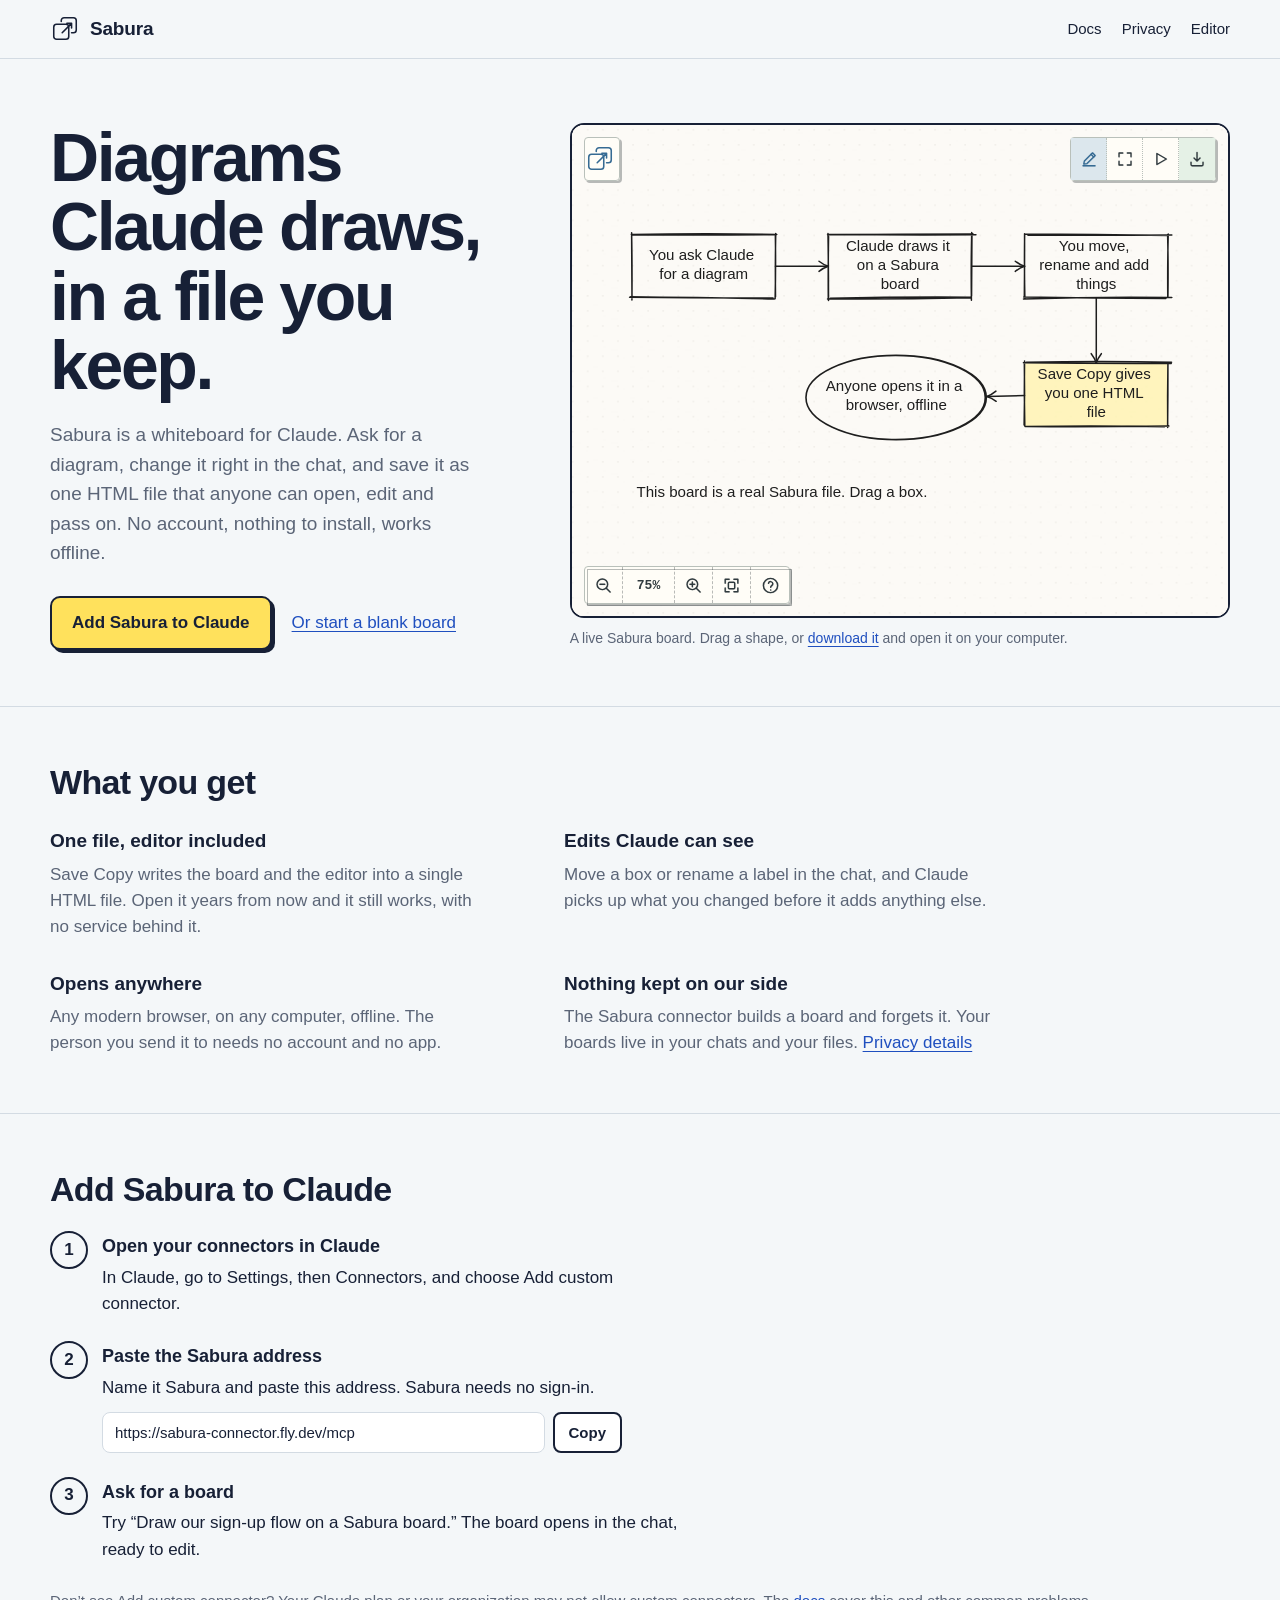
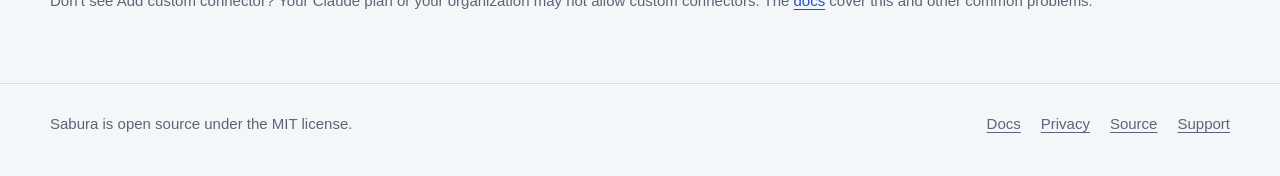
==== index.html @ 6b7a7894 "Sabura website: landing page, docs, privacy policy, live demo board Co-Authored-By: Claude Opus 5.5 " ====
<!doctype html>
<html lang="en">
<head>
  <meta charset="utf-8">
  <meta name="viewport" content="width=device-width, initial-scale=1">
  <title>Sabura: diagrams Claude draws, in a file you keep</title>
  <meta name="description" content="Sabura is a whiteboard for Claude. Ask for a diagram, edit it in the chat, and save it as one HTML file anyone can open, change and share. No account, works offline.">
  <link rel="icon" href="assets/favicon.svg" type="image/svg+xml">
  <link rel="stylesheet" href="assets/site.css">
</head>
<body>
  <header class="site-header">
    <div class="wrap">
      <a class="brand" href="./" aria-label="Sabura home">
        <svg viewBox="0 0 1024 1024" aria-hidden="true"><g transform="scale(32)" fill="none" stroke="currentColor" stroke-width="1.65" stroke-linecap="round" stroke-linejoin="round"><rect x="4" y="11" width="16" height="16" rx="3"/><path d="M12 8V7a3 3 0 0 1 3-3h10a3 3 0 0 1 3 3v10a3 3 0 0 1-3 3h-2"/><path d="m13 20 10-10m-5 0h5v5"/></g></svg>
        Sabura
      </a>
      <nav class="site-nav" aria-label="Main">
        <a href="docs/">Docs</a>
        <a href="privacy/">Privacy</a>
        <a href="https://kasfreedom.github.io/sabura-editor/">Editor</a>
      </nav>
    </div>
  </header>

  <main>
    <section class="wrap hero" aria-labelledby="hero-title">
      <div>
        <h1 id="hero-title">Diagrams Claude draws, in a file you keep.</h1>
        <p class="lede">Sabura is a whiteboard for Claude. Ask for a diagram, change it right in the chat, and save it as one HTML file that anyone can open, edit and pass on. No account, nothing to install, works offline.</p>
        <div class="actions">
          <a class="button" href="#add">Add Sabura to Claude</a>
          <a href="https://kasfreedom.github.io/sabura-editor/">Or start a blank board</a>
        </div>
      </div>
      <figure class="board-frame">
        <iframe data-src="board/" title="A live Sabura board explaining how Sabura works"></iframe>
        <figcaption>A live Sabura board. Drag a shape, or <a href="board/index.html" download="how-sabura-works.html">download it</a> and open it on your computer.</figcaption>
      </figure>
    </section>

    <section class="section" aria-labelledby="what-title">
      <div class="wrap">
        <h2 id="what-title">What you get</h2>
        <dl class="facts">
          <div>
            <dt>One file, editor included</dt>
            <dd>Save Copy writes the board and the editor into a single HTML file. Open it years from now and it still works, with no service behind it.</dd>
          </div>
          <div>
            <dt>Edits Claude can see</dt>
            <dd>Move a box or rename a label in the chat, and Claude picks up what you changed before it adds anything else.</dd>
          </div>
          <div>
            <dt>Opens anywhere</dt>
            <dd>Any modern browser, on any computer, offline. The person you send it to needs no account and no app.</dd>
          </div>
          <div>
            <dt>Nothing kept on our side</dt>
            <dd>The Sabura connector builds a board and forgets it. Your boards live in your chats and your files. <a href="privacy/">Privacy details</a></dd>
          </div>
        </dl>
      </div>
    </section>

    <section class="section" id="add" aria-labelledby="add-title">
      <div class="wrap">
        <h2 id="add-title">Add Sabura to Claude</h2>
        <ol class="steps">
          <li>
            <strong>Open your connectors in Claude</strong>
            In Claude, go to Settings, then Connectors, and choose Add custom connector.
          </li>
          <li>
            <strong>Paste the Sabura address</strong>
            Name it Sabura and paste this address. Sabura needs no sign-in.
            <div class="copy-field">
              <input id="mcp-url" type="text" value="https://sabura-connector.fly.dev/mcp" readonly aria-label="Sabura connector address">
              <button type="button" data-copy="mcp-url">Copy</button>
            </div>
          </li>
          <li>
            <strong>Ask for a board</strong>
            Try “Draw our sign-up flow on a Sabura board.” The board opens in the chat, ready to edit.
          </li>
        </ol>
        <p class="note">Don’t see Add custom connector? Your Claude plan or your organization may not allow custom connectors. The <a href="docs/">docs</a> cover this and other common problems.</p>
      </div>
    </section>
  </main>

  <footer class="site-footer">
    <div class="wrap">
      <span>Sabura is open source under the MIT license.</span>
      <nav aria-label="Footer">
        <a href="docs/">Docs</a>
        <a href="privacy/">Privacy</a>
        <a href="https://github.com/kasfreedom/sabura-editor">Source</a>
        <a href="https://github.com/kasfreedom/sabura-editor/issues">Support</a>
      </nav>
    </div>
  </footer>

  <script>
    // The editor fits the board to its window once, at load. Load it after the
    // page has laid out so it measures the frame at its real size.
    requestAnimationFrame(() => requestAnimationFrame(() => {
      for (const frame of document.querySelectorAll('iframe[data-src]')) frame.src = frame.dataset.src;
    }));

    // Copy the connector address. Falls back to selecting it where the
    // clipboard is unavailable, so the visitor can copy it by hand.
    for (const button of document.querySelectorAll('[data-copy]')) {
      button.addEventListener('click', async () => {
        const field = document.getElementById(button.dataset.copy);
        try {
          await navigator.clipboard.writeText(field.value);
          button.textContent = 'Copied';
          setTimeout(() => { button.textContent = 'Copy'; }, 2000);
        } catch (_) {
          field.focus();
          field.select();
          button.textContent = 'Press ⌘C or Ctrl+C';
        }
      });
    }
  </script>
</body>
</html>
---- assets/site.css ----
/* Sabura site. System fonts only: the site loads nothing from third parties. */
:root {
  --paper: #f4f7f9;
  --ink: #172036;
  --graphite: #5b6577;
  --rule: #d3dbe3;
  --highlighter: #ffe15c;
  --surface: #ffffff;
  --link: #1f4fbf;
  --focus: #1f4fbf;
  --font: -apple-system, BlinkMacSystemFont, "Segoe UI", Roboto, "Helvetica Neue", Arial, sans-serif;
  --measure: 68ch;
  color-scheme: light;
}
@media (prefers-color-scheme: dark) {
  :root {
    --paper: #121826;
    --ink: #e8edf4;
    --graphite: #a3aec0;
    --rule: #2c3648;
    --highlighter: #ffe15c;
    --surface: #1a2233;
    --link: #8fb1ff;
    --focus: #8fb1ff;
    color-scheme: dark;
  }
}

* { box-sizing: border-box; }
html { -webkit-text-size-adjust: 100%; }
body {
  margin: 0;
  background: var(--paper);
  color: var(--ink);
  font: 17px/1.55 var(--font);
}
a { color: var(--link); text-underline-offset: 0.18em; }
a:hover { text-decoration-thickness: 2px; }
:focus-visible { outline: 3px solid var(--focus); outline-offset: 3px; border-radius: 4px; }
img, svg, iframe { max-width: 100%; }

.wrap { width: min(1180px, 100% - 32px); margin-inline: auto; }

/* Header */
.site-header { border-bottom: 1px solid var(--rule); }
.site-header .wrap { display: flex; align-items: center; justify-content: space-between; gap: 16px; padding-block: 14px; }
.brand { display: flex; align-items: center; gap: 10px; color: var(--ink); text-decoration: none; font-weight: 650; font-size: 19px; letter-spacing: -0.01em; }
.brand svg { width: 30px; height: 30px; color: var(--ink); }
.site-nav { display: flex; gap: 20px; flex-wrap: wrap; }
.site-nav a { color: var(--ink); text-decoration: none; font-size: 15px; }
.site-nav a:hover, .site-nav a[aria-current="page"] { text-decoration: underline; }

/* Hero: the copy beside a live board */
.hero { display: grid; grid-template-columns: 5fr 7fr; gap: 48px; align-items: center; padding-block: 64px 56px; }
.hero h1 {
  margin: 0 0 20px;
  font-size: clamp(40px, 5.4vw, 68px);
  line-height: 1.02;
  letter-spacing: -0.035em;
  font-weight: 750;
  max-width: 12ch;
}
.hero p.lede { margin: 0 0 28px; font-size: 19px; color: var(--graphite); max-width: 40ch; }
.actions { display: flex; flex-wrap: wrap; gap: 12px 20px; align-items: center; }
.button {
  display: inline-block;
  padding: 12px 20px;
  border-radius: 10px;
  font-weight: 650;
  text-decoration: none;
  color: #172036;
  background: var(--highlighter);
  border: 2px solid #172036;
  box-shadow: 3px 3px 0 #172036;
}
.button:hover { transform: translate(-1px, -1px); box-shadow: 4px 4px 0 #172036; }
.button:active { transform: translate(2px, 2px); box-shadow: 1px 1px 0 #172036; }

.board-frame { margin: 0; }
.board-frame iframe {
  display: block;
  width: 100%;
  aspect-ratio: 4 / 3;
  border: 2px solid var(--ink);
  border-radius: 14px;
  background: #fbfbf8;
}
.board-frame figcaption { margin-top: 10px; font-size: 14px; color: var(--graphite); }

/* Sections */
.section { padding-block: 56px; border-top: 1px solid var(--rule); }
.section h2 { margin: 0 0 24px; font-size: clamp(26px, 3vw, 34px); letter-spacing: -0.02em; line-height: 1.15; font-weight: 700; }
.facts { display: grid; grid-template-columns: repeat(2, minmax(0, 1fr)); gap: 28px 48px; margin: 0; max-width: 980px; }
.facts dt { font-weight: 700; font-size: 19px; margin-bottom: 6px; }
.facts dd { margin: 0; color: var(--graphite); max-width: 46ch; }

.steps { margin: 0; padding: 0; list-style: none; counter-reset: step; max-width: var(--measure); }
.steps li { counter-increment: step; position: relative; padding-left: 52px; margin-bottom: 26px; }
.steps li::before {
  content: counter(step);
  position: absolute; left: 0; top: -2px;
  width: 34px; height: 34px; border-radius: 50%;
  border: 2px solid var(--ink);
  display: grid; place-items: center;
  font-weight: 700;
}
.steps strong { display: block; font-size: 18px; margin-bottom: 4px; }

.copy-field { display: flex; gap: 8px; margin-top: 10px; max-width: 520px; }
.copy-field input {
  flex: 1; min-width: 0; padding: 10px 12px; border-radius: 8px;
  border: 1px solid var(--rule); background: var(--surface); color: var(--ink); font: 15px var(--font);
}
.copy-field button {
  padding: 10px 14px; border-radius: 8px; border: 2px solid var(--ink);
  background: var(--surface); color: var(--ink); font: 600 15px var(--font); cursor: pointer;
}
.note { color: var(--graphite); font-size: 15px; }

/* Reading pages (docs, privacy) */
.page { padding-block: 48px 72px; }
.page article { max-width: var(--measure); }
.page h1 { font-size: clamp(34px, 4.5vw, 48px); letter-spacing: -0.03em; line-height: 1.08; margin: 0 0 12px; }
.page h2 { font-size: 24px; letter-spacing: -0.015em; margin: 44px 0 10px; }
.page h3 { font-size: 18px; margin: 28px 0 6px; }
.page .meta { color: var(--graphite); margin: 0 0 28px; }
.page code { font-size: 0.92em; background: var(--surface); border: 1px solid var(--rule); border-radius: 5px; padding: 1px 5px; }
.page table { border-collapse: collapse; width: 100%; font-size: 15px; margin: 12px 0; }
.page th, .page td { text-align: left; vertical-align: top; padding: 8px 10px; border-bottom: 1px solid var(--rule); }
.page th { font-weight: 650; }
.toc { border-left: 3px solid var(--highlighter); padding-left: 16px; margin: 24px 0 8px; }
.toc a { display: block; padding: 2px 0; }

/* Footer */
.site-footer { border-top: 1px solid var(--rule); padding-block: 28px 40px; color: var(--graphite); font-size: 15px; }
.site-footer .wrap { display: flex; flex-wrap: wrap; gap: 12px 28px; justify-content: space-between; }
.site-footer nav { display: flex; gap: 20px; flex-wrap: wrap; }
.site-footer a { color: var(--graphite); }

@media (max-width: 860px) {
  .hero { grid-template-columns: 1fr; gap: 32px; padding-block: 40px; }
  .facts { grid-template-columns: 1fr; }
}
@media (prefers-reduced-motion: reduce) {
  .button, .button:hover, .button:active { transform: none; }
}
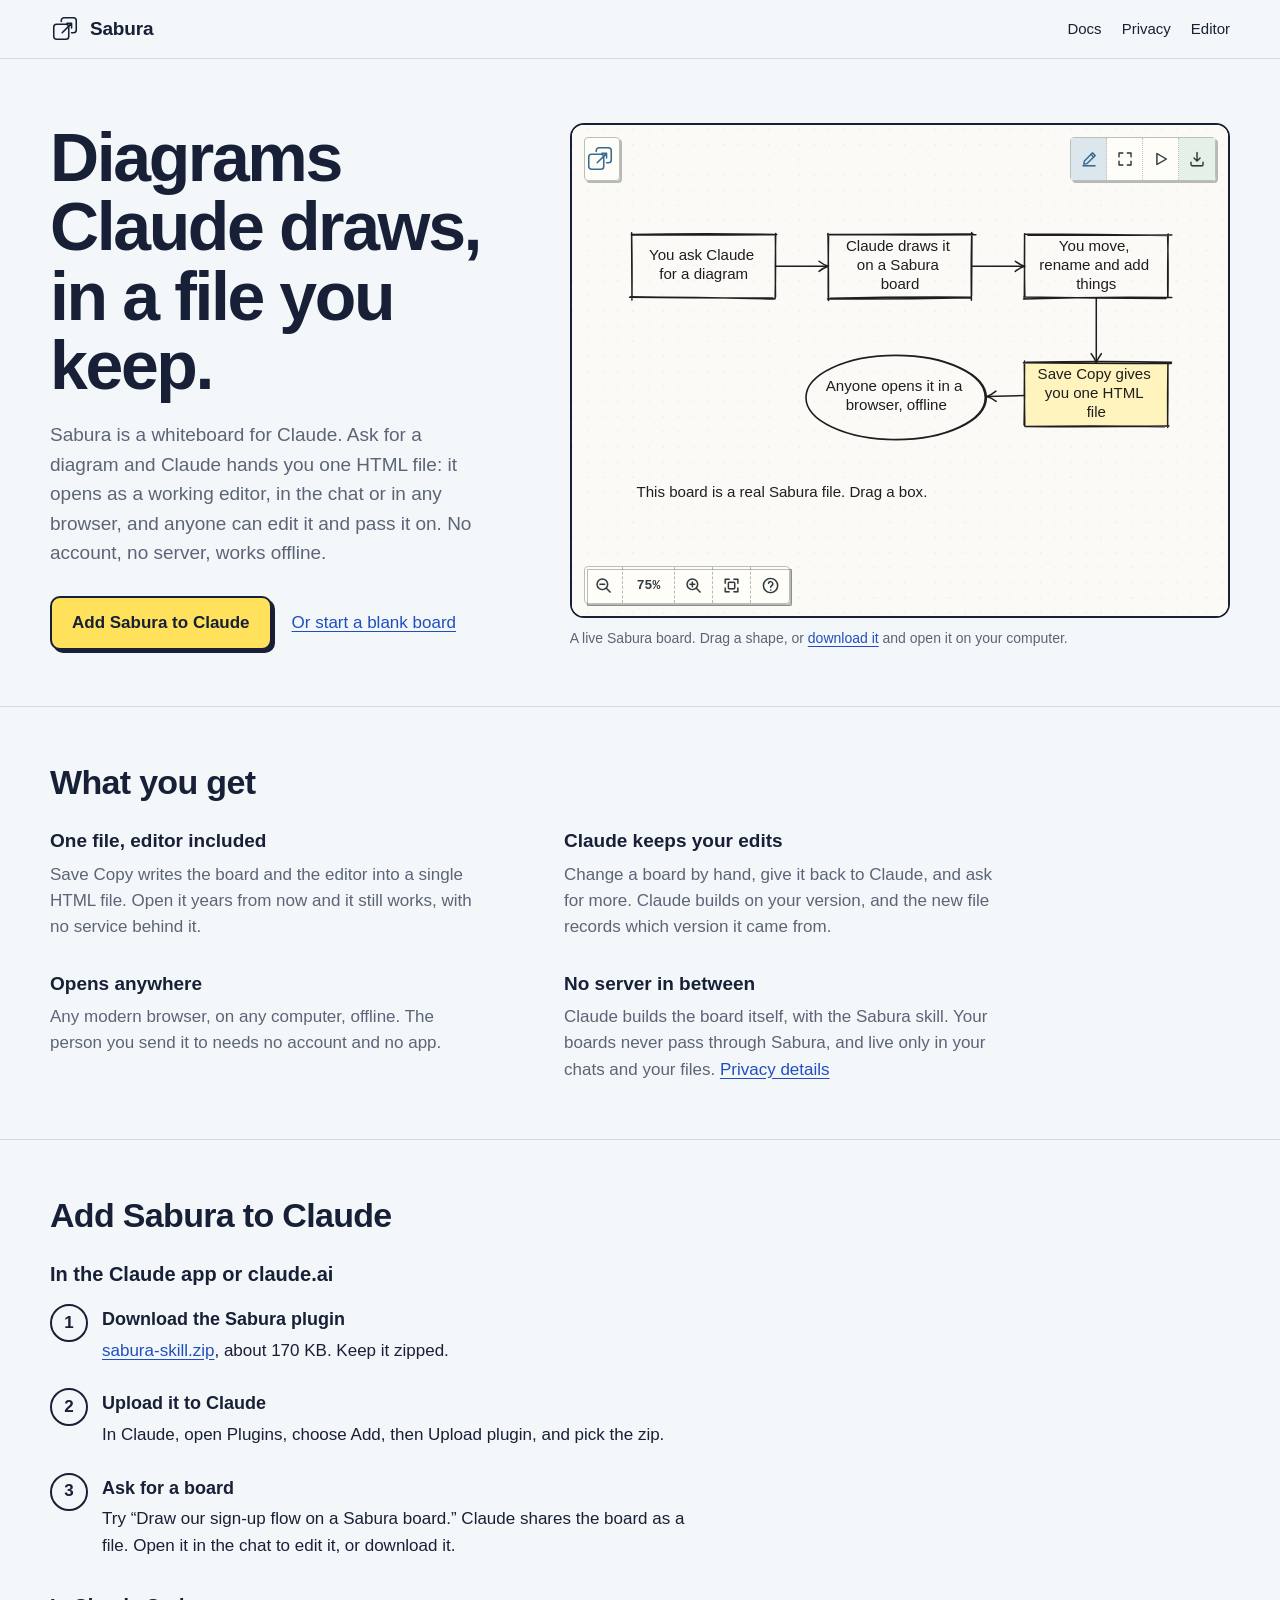
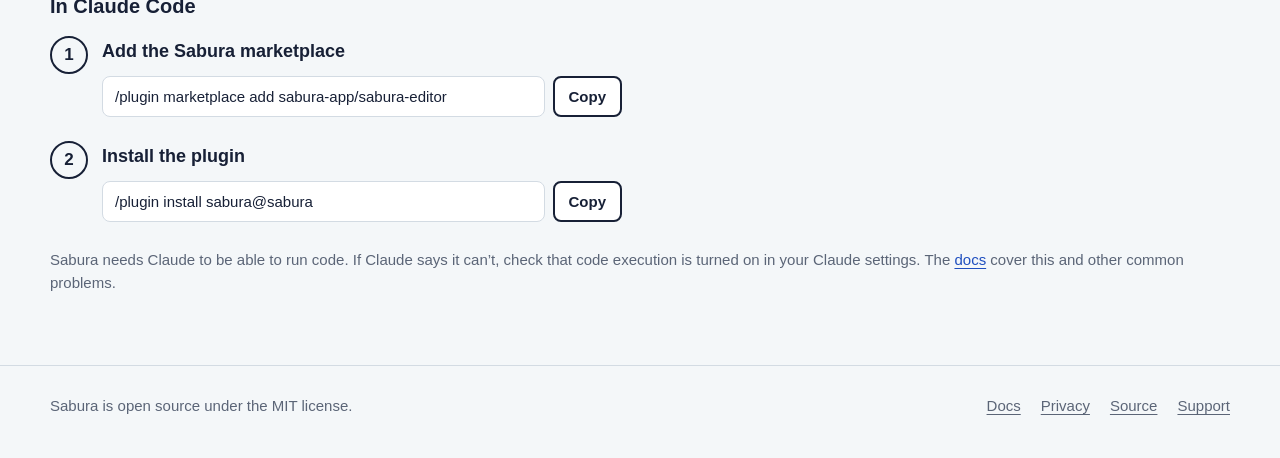
==== commit ddc7a211: "Set up Sabura as a Claude plugin; retire the connector Setup, docs and privacy now describe the Sabu" ====
--- a/index.html
+++ b/index.html
@@ -4,7 +4,7 @@
   <meta charset="utf-8">
   <meta name="viewport" content="width=device-width, initial-scale=1">
   <title>Sabura: diagrams Claude draws, in a file you keep</title>
-  <meta name="description" content="Sabura is a whiteboard for Claude. Ask for a diagram, edit it in the chat, and save it as one HTML file anyone can open, change and share. No account, works offline.">
+  <meta name="description" content="Sabura is a whiteboard for Claude. Ask for a diagram and get one HTML file anyone can open, edit and share. No account, no server, works offline.">
   <link rel="icon" href="assets/favicon.svg" type="image/svg+xml">
   <link rel="stylesheet" href="assets/site.css">
 </head>
@@ -18,7 +18,7 @@
       <nav class="site-nav" aria-label="Main">
         <a href="docs/">Docs</a>
         <a href="privacy/">Privacy</a>
-        <a href="https://kasfreedom.github.io/sabura-editor/">Editor</a>
+        <a href="https://sabura-app.github.io/sabura-editor/">Editor</a>
       </nav>
     </div>
   </header>
@@ -27,10 +27,10 @@
     <section class="wrap hero" aria-labelledby="hero-title">
       <div>
         <h1 id="hero-title">Diagrams Claude draws, in a file you keep.</h1>
-        <p class="lede">Sabura is a whiteboard for Claude. Ask for a diagram, change it right in the chat, and save it as one HTML file that anyone can open, edit and pass on. No account, nothing to install, works offline.</p>
+        <p class="lede">Sabura is a whiteboard for Claude. Ask for a diagram and Claude hands you one HTML file: it opens as a working editor, in the chat or in any browser, and anyone can edit it and pass it on. No account, no server, works offline.</p>
         <div class="actions">
           <a class="button" href="#add">Add Sabura to Claude</a>
-          <a href="https://kasfreedom.github.io/sabura-editor/">Or start a blank board</a>
+          <a href="https://sabura-app.github.io/sabura-editor/">Or start a blank board</a>
         </div>
       </div>
       <figure class="board-frame">
@@ -48,16 +48,16 @@
             <dd>Save Copy writes the board and the editor into a single HTML file. Open it years from now and it still works, with no service behind it.</dd>
           </div>
           <div>
-            <dt>Edits Claude can see</dt>
-            <dd>Move a box or rename a label in the chat, and Claude picks up what you changed before it adds anything else.</dd>
+            <dt>Claude keeps your edits</dt>
+            <dd>Change a board by hand, give it back to Claude, and ask for more. Claude builds on your version, and the new file records which version it came from.</dd>
           </div>
           <div>
             <dt>Opens anywhere</dt>
             <dd>Any modern browser, on any computer, offline. The person you send it to needs no account and no app.</dd>
           </div>
           <div>
-            <dt>Nothing kept on our side</dt>
-            <dd>The Sabura connector builds a board and forgets it. Your boards live in your chats and your files. <a href="privacy/">Privacy details</a></dd>
+            <dt>No server in between</dt>
+            <dd>Claude builds the board itself, with the Sabura skill. Your boards never pass through Sabura, and live only in your chats and your files. <a href="privacy/">Privacy details</a></dd>
           </div>
         </dl>
       </div>
@@ -66,25 +66,40 @@
     <section class="section" id="add" aria-labelledby="add-title">
       <div class="wrap">
         <h2 id="add-title">Add Sabura to Claude</h2>
+        <h3>In the Claude app or claude.ai</h3>
         <ol class="steps">
           <li>
-            <strong>Open your connectors in Claude</strong>
-            In Claude, go to Settings, then Connectors, and choose Add custom connector.
+            <strong>Download the Sabura plugin</strong>
+            <a href="https://github.com/sabura-app/sabura-editor/releases/latest/download/sabura-skill.zip">sabura-skill.zip</a>, about 170 KB. Keep it zipped.
           </li>
           <li>
-            <strong>Paste the Sabura address</strong>
-            Name it Sabura and paste this address. Sabura needs no sign-in.
+            <strong>Upload it to Claude</strong>
+            In Claude, open Plugins, choose Add, then Upload plugin, and pick the zip.
+          </li>
+          <li>
+            <strong>Ask for a board</strong>
+            Try “Draw our sign-up flow on a Sabura board.” Claude shares the board as a file. Open it in the chat to edit it, or download it.
+          </li>
+        </ol>
+
+        <h3>In Claude Code</h3>
+        <ol class="steps">
+          <li>
+            <strong>Add the Sabura marketplace</strong>
             <div class="copy-field">
-              <input id="mcp-url" type="text" value="https://sabura-connector.fly.dev/mcp" readonly aria-label="Sabura connector address">
-              <button type="button" data-copy="mcp-url">Copy</button>
+              <input id="cmd-marketplace" type="text" value="/plugin marketplace add sabura-app/sabura-editor" readonly aria-label="Command to add the Sabura marketplace">
+              <button type="button" data-copy="cmd-marketplace">Copy</button>
             </div>
           </li>
           <li>
-            <strong>Ask for a board</strong>
-            Try “Draw our sign-up flow on a Sabura board.” The board opens in the chat, ready to edit.
+            <strong>Install the plugin</strong>
+            <div class="copy-field">
+              <input id="cmd-install" type="text" value="/plugin install sabura@sabura" readonly aria-label="Command to install the Sabura plugin">
+              <button type="button" data-copy="cmd-install">Copy</button>
+            </div>
           </li>
         </ol>
-        <p class="note">Don’t see Add custom connector? Your Claude plan or your organization may not allow custom connectors. The <a href="docs/">docs</a> cover this and other common problems.</p>
+        <p class="note">Sabura needs Claude to be able to run code. If Claude says it can’t, check that code execution is turned on in your Claude settings. The <a href="docs/">docs</a> cover this and other common problems.</p>
       </div>
     </section>
   </main>
@@ -95,8 +110,8 @@
       <nav aria-label="Footer">
         <a href="docs/">Docs</a>
         <a href="privacy/">Privacy</a>
-        <a href="https://github.com/kasfreedom/sabura-editor">Source</a>
-        <a href="https://github.com/kasfreedom/sabura-editor/issues">Support</a>
+        <a href="https://github.com/sabura-app/sabura-editor">Source</a>
+        <a href="https://github.com/sabura-app/sabura-editor/issues">Support</a>
       </nav>
     </div>
   </footer>
@@ -108,7 +123,7 @@
       for (const frame of document.querySelectorAll('iframe[data-src]')) frame.src = frame.dataset.src;
     }));
 
-    // Copy the connector address. Falls back to selecting it where the
+    // Copy a setup command. Falls back to selecting it where the
     // clipboard is unavailable, so the visitor can copy it by hand.
     for (const button of document.querySelectorAll('[data-copy]')) {
       button.addEventListener('click', async () => {
--- a/assets/site.css
+++ b/assets/site.css
@@ -115,6 +115,8 @@
   padding: 10px 14px; border-radius: 8px; border: 2px solid var(--ink);
   background: var(--surface); color: var(--ink); font: 600 15px var(--font); cursor: pointer;
 }
+.section h3 { margin: 32px 0 16px; font-size: 20px; }
+.section h3:first-of-type { margin-top: 0; }
 .note { color: var(--graphite); font-size: 15px; }
 
 /* Reading pages (docs, privacy) */
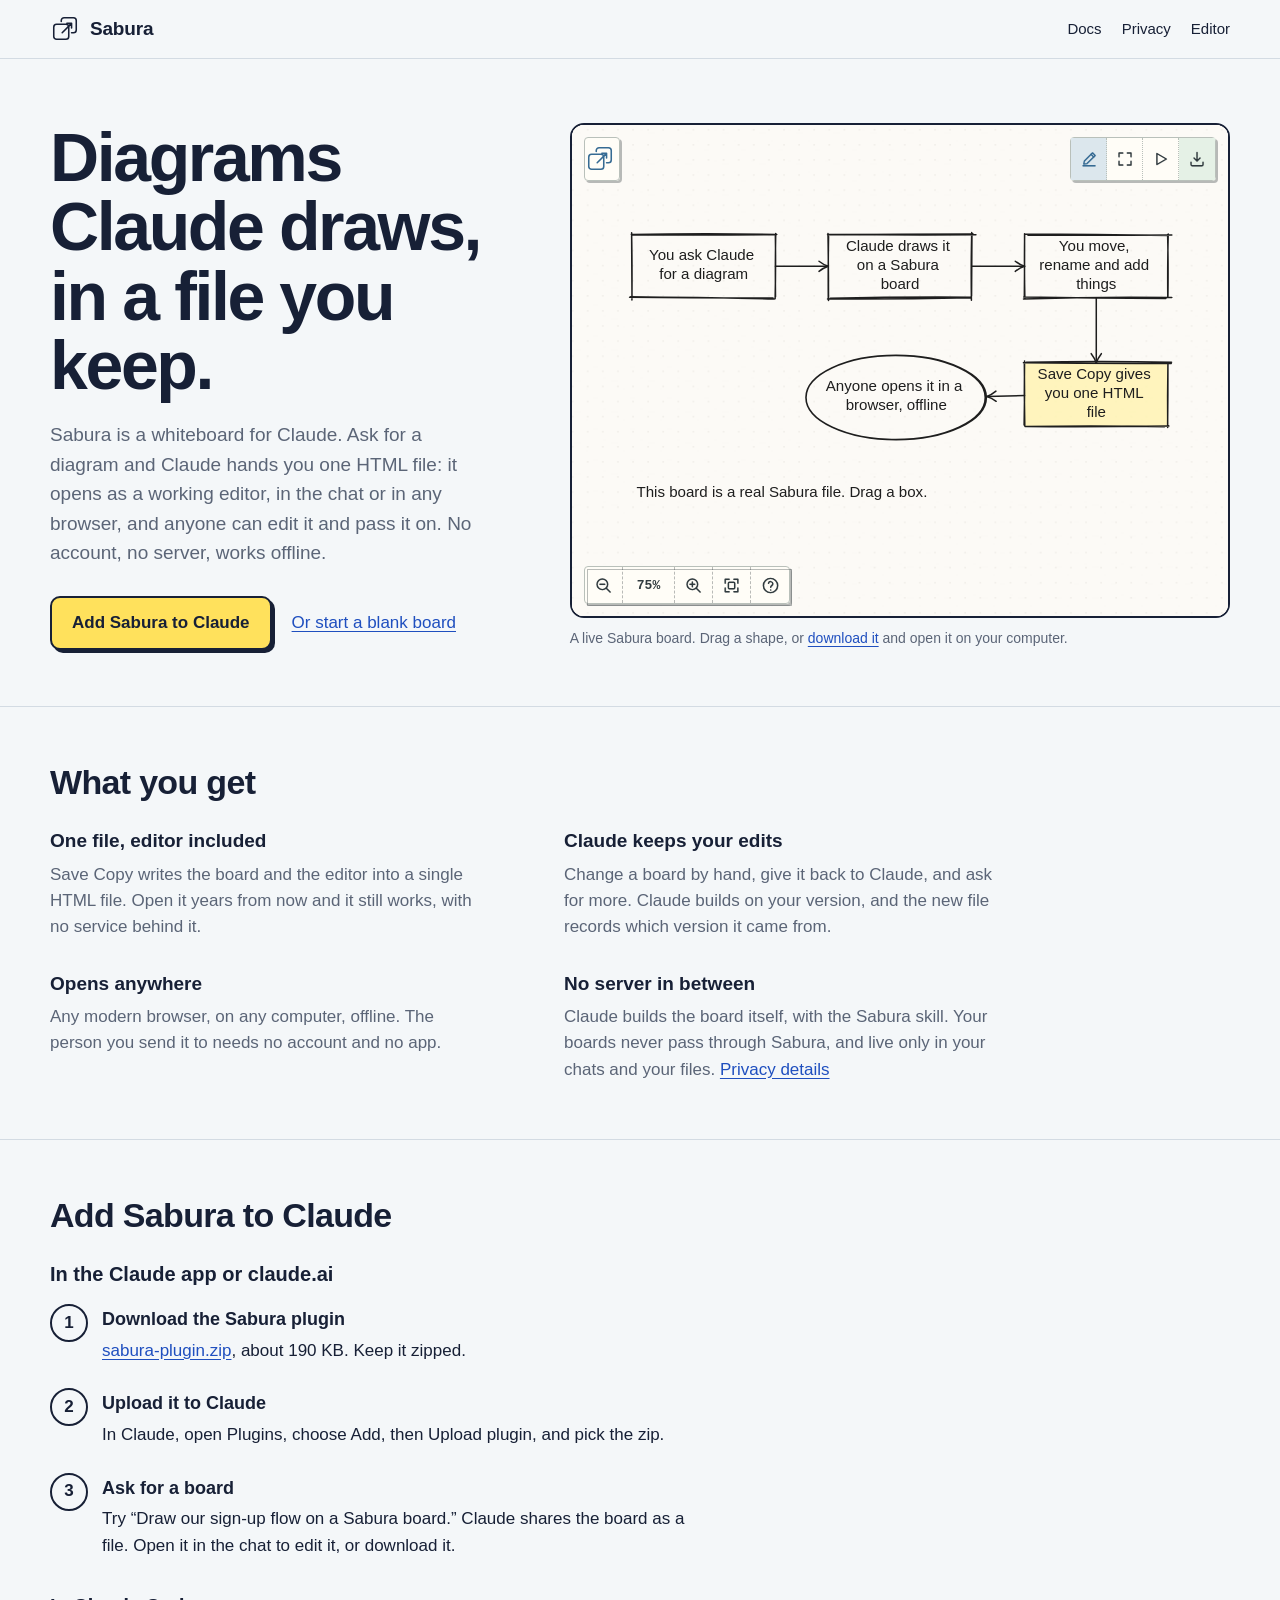
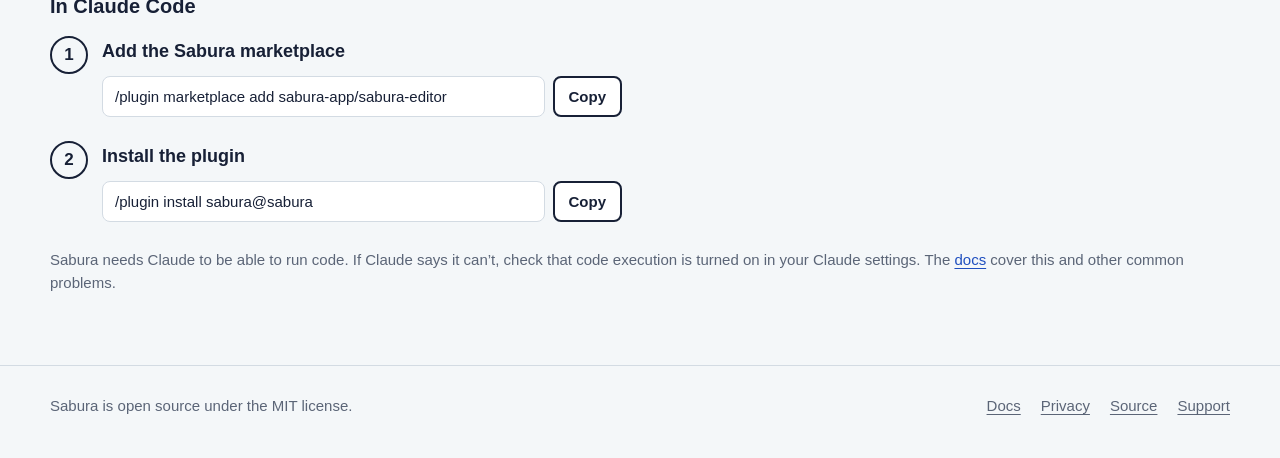
==== commit 13981675: "Link the full Sabura plugin zip Co-Authored-By: Claude Opus 5.5 <noreply@anthropic.com>" ====
--- a/index.html
+++ b/index.html
@@ -70,7 +70,7 @@
         <ol class="steps">
           <li>
             <strong>Download the Sabura plugin</strong>
-            <a href="https://github.com/sabura-app/sabura-editor/releases/latest/download/sabura-skill.zip">sabura-skill.zip</a>, about 170 KB. Keep it zipped.
+            <a href="https://github.com/sabura-app/sabura-editor/releases/latest/download/sabura-plugin.zip">sabura-plugin.zip</a>, about 190 KB. Keep it zipped.
           </li>
           <li>
             <strong>Upload it to Claude</strong>
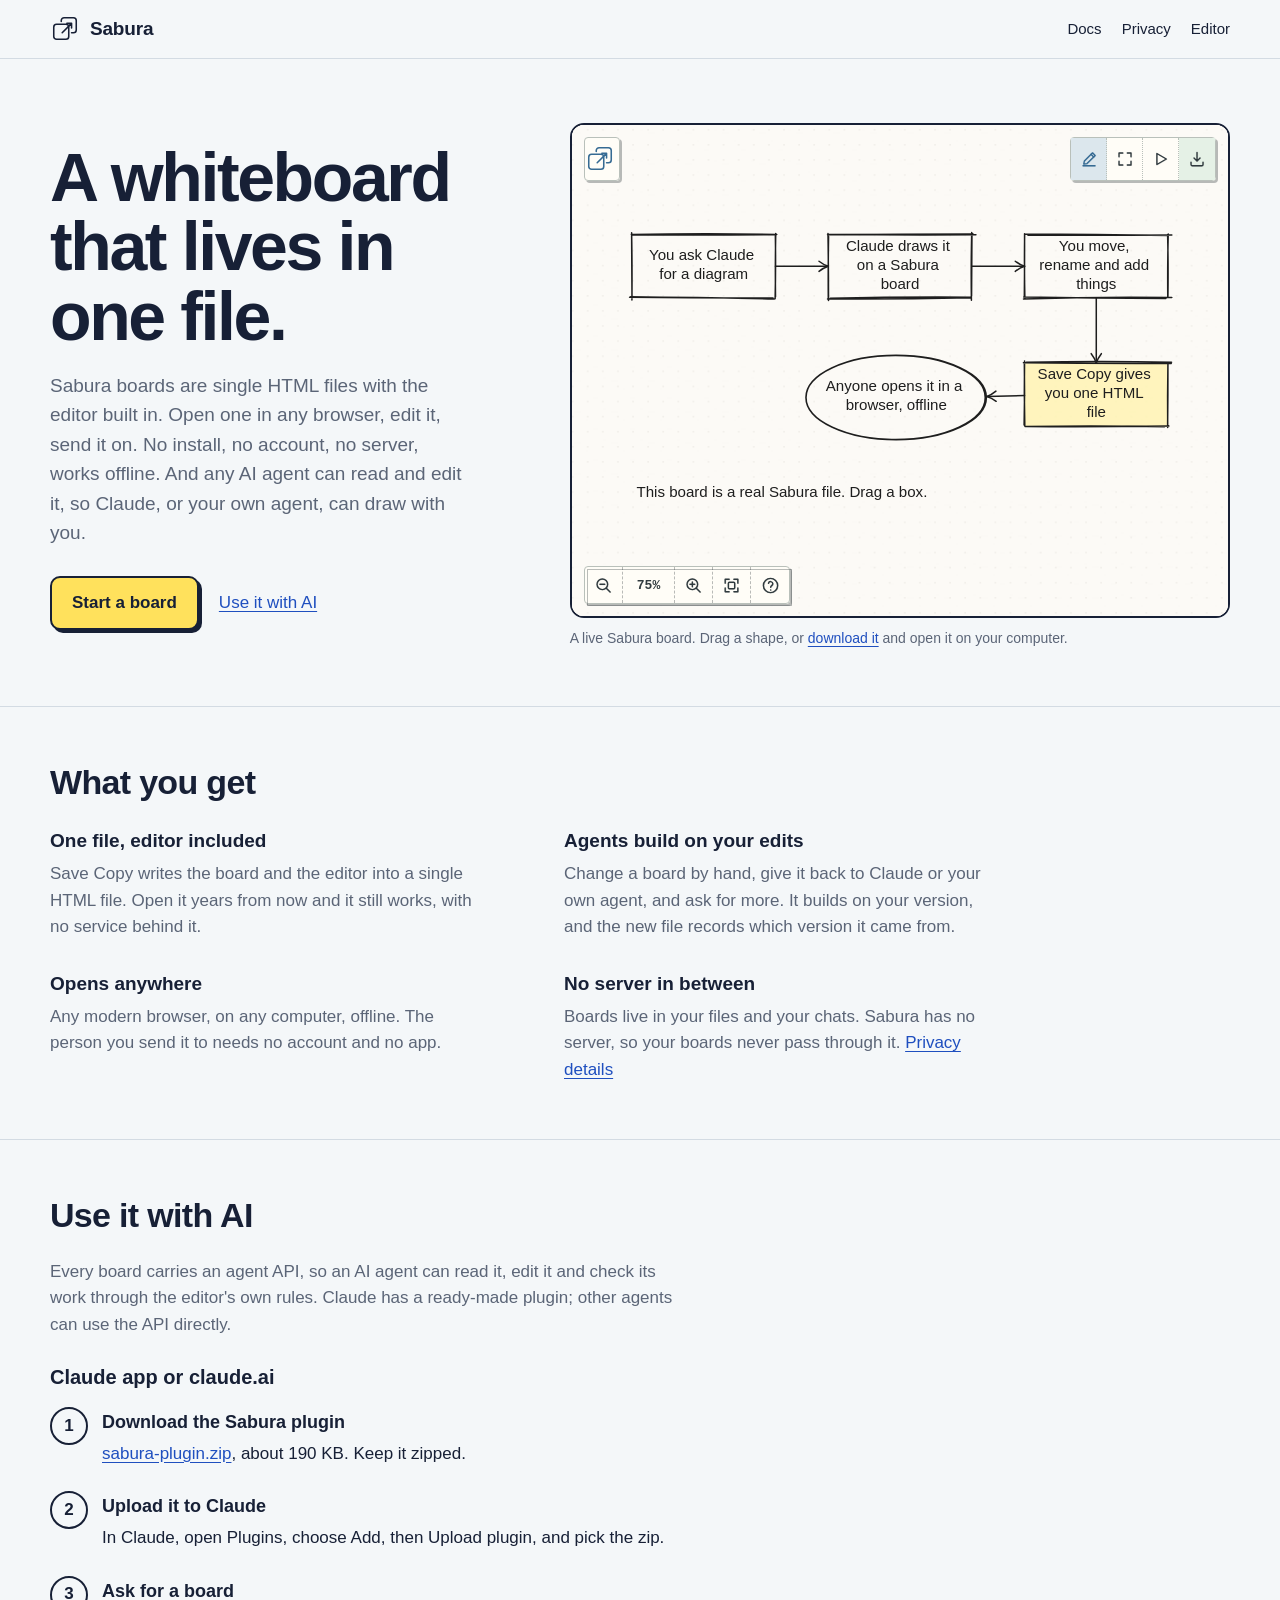
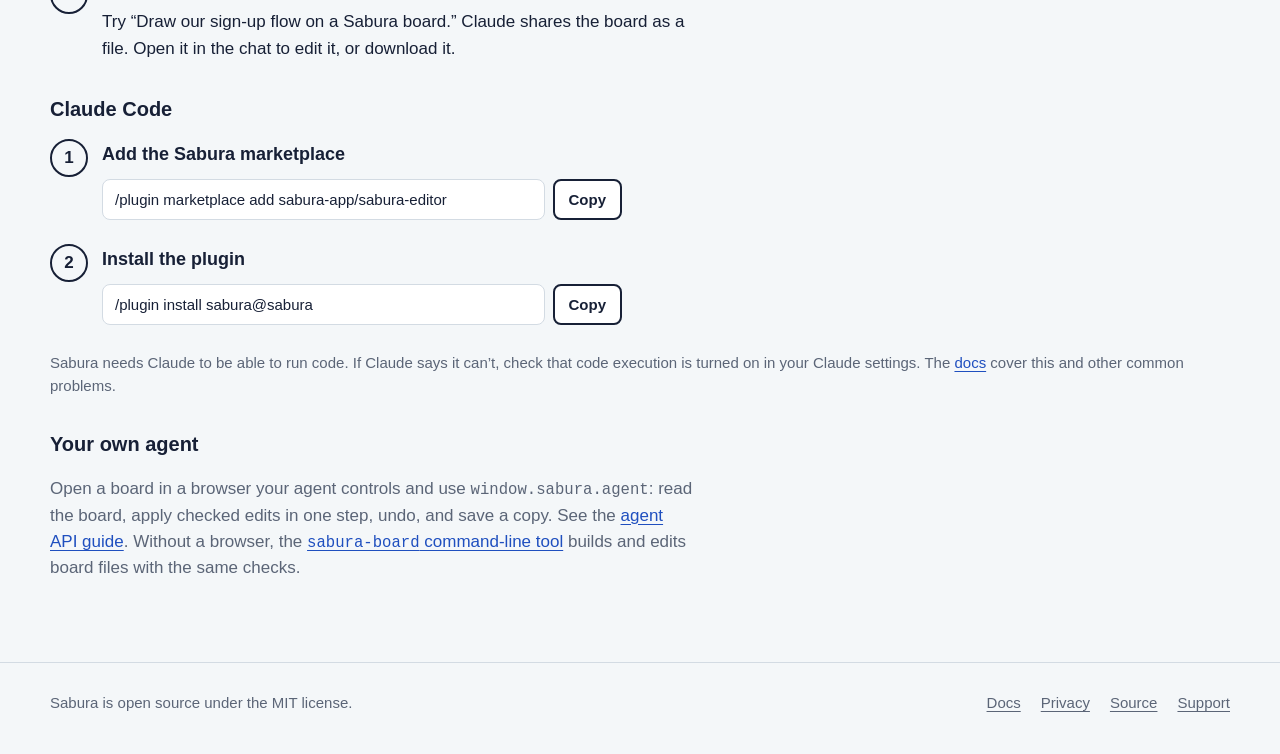
==== commit 88fae4dc: "Position Sabura as a one-file whiteboard; AI is one way to use it Hero: "A whiteboard that lives in " ====
--- a/index.html
+++ b/index.html
@@ -3,8 +3,8 @@
 <head>
   <meta charset="utf-8">
   <meta name="viewport" content="width=device-width, initial-scale=1">
-  <title>Sabura: diagrams Claude draws, in a file you keep</title>
-  <meta name="description" content="Sabura is a whiteboard for Claude. Ask for a diagram and get one HTML file anyone can open, edit and share. No account, no server, works offline.">
+  <title>Sabura: a whiteboard that lives in one file</title>
+  <meta name="description" content="Sabura boards are single HTML files with the editor built in. Open one in any browser, edit it, send it on. No install, no account, no server, works offline, and any AI agent can read and edit it.">
   <link rel="icon" href="assets/favicon.svg" type="image/svg+xml">
   <link rel="stylesheet" href="assets/site.css">
 </head>
@@ -26,11 +26,11 @@
   <main>
     <section class="wrap hero" aria-labelledby="hero-title">
       <div>
-        <h1 id="hero-title">Diagrams Claude draws, in a file you keep.</h1>
-        <p class="lede">Sabura is a whiteboard for Claude. Ask for a diagram and Claude hands you one HTML file: it opens as a working editor, in the chat or in any browser, and anyone can edit it and pass it on. No account, no server, works offline.</p>
+        <h1 id="hero-title">A whiteboard that lives in one file.</h1>
+        <p class="lede">Sabura boards are single HTML files with the editor built in. Open one in any browser, edit it, send it on. No install, no account, no server, works offline. And any AI agent can read and edit it, so Claude, or your own agent, can draw with you.</p>
         <div class="actions">
-          <a class="button" href="#add">Add Sabura to Claude</a>
-          <a href="https://sabura-app.github.io/sabura-editor/">Or start a blank board</a>
+          <a class="button" href="https://sabura-app.github.io/sabura-editor/">Start a board</a>
+          <a href="#ai">Use it with AI</a>
         </div>
       </div>
       <figure class="board-frame">
@@ -48,8 +48,8 @@
             <dd>Save Copy writes the board and the editor into a single HTML file. Open it years from now and it still works, with no service behind it.</dd>
           </div>
           <div>
-            <dt>Claude keeps your edits</dt>
-            <dd>Change a board by hand, give it back to Claude, and ask for more. Claude builds on your version, and the new file records which version it came from.</dd>
+            <dt>Agents build on your edits</dt>
+            <dd>Change a board by hand, give it back to Claude or your own agent, and ask for more. It builds on your version, and the new file records which version it came from.</dd>
           </div>
           <div>
             <dt>Opens anywhere</dt>
@@ -57,16 +57,17 @@
           </div>
           <div>
             <dt>No server in between</dt>
-            <dd>Claude builds the board itself, with the Sabura skill. Your boards never pass through Sabura, and live only in your chats and your files. <a href="privacy/">Privacy details</a></dd>
+            <dd>Boards live in your files and your chats. Sabura has no server, so your boards never pass through it. <a href="privacy/">Privacy details</a></dd>
           </div>
         </dl>
       </div>
     </section>
 
-    <section class="section" id="add" aria-labelledby="add-title">
+    <section class="section" id="ai" aria-labelledby="ai-title">
       <div class="wrap">
-        <h2 id="add-title">Add Sabura to Claude</h2>
-        <h3>In the Claude app or claude.ai</h3>
+        <h2 id="ai-title">Use it with AI</h2>
+        <p class="section-intro">Every board carries an agent API, so an AI agent can read it, edit it and check its work through the editor's own rules. Claude has a ready-made plugin; other agents can use the API directly.</p>
+        <h3>Claude app or claude.ai</h3>
         <ol class="steps">
           <li>
             <strong>Download the Sabura plugin</strong>
@@ -82,7 +83,7 @@
           </li>
         </ol>
 
-        <h3>In Claude Code</h3>
+        <h3>Claude Code</h3>
         <ol class="steps">
           <li>
             <strong>Add the Sabura marketplace</strong>
@@ -100,6 +101,9 @@
           </li>
         </ol>
         <p class="note">Sabura needs Claude to be able to run code. If Claude says it can’t, check that code execution is turned on in your Claude settings. The <a href="docs/">docs</a> cover this and other common problems.</p>
+
+        <h3>Your own agent</h3>
+        <p class="section-intro">Open a board in a browser your agent controls and use <code>window.sabura.agent</code>: read the board, apply checked edits in one step, undo, and save a copy. See the <a href="https://github.com/sabura-app/sabura-editor/blob/main/docs/agent-api.md">agent API guide</a>. Without a browser, the <a href="https://github.com/sabura-app/sabura-editor#use-with-claude"><code>sabura-board</code> command-line tool</a> builds and edits board files with the same checks.</p>
       </div>
     </section>
   </main>
--- a/assets/site.css
+++ b/assets/site.css
@@ -118,6 +118,8 @@
 .section h3 { margin: 32px 0 16px; font-size: 20px; }
 .section h3:first-of-type { margin-top: 0; }
 .note { color: var(--graphite); font-size: 15px; }
+.section-intro { max-width: var(--measure); margin: 0 0 24px; color: var(--graphite); }
+.section-intro code { font-size: 0.92em; }
 
 /* Reading pages (docs, privacy) */
 .page { padding-block: 48px 72px; }
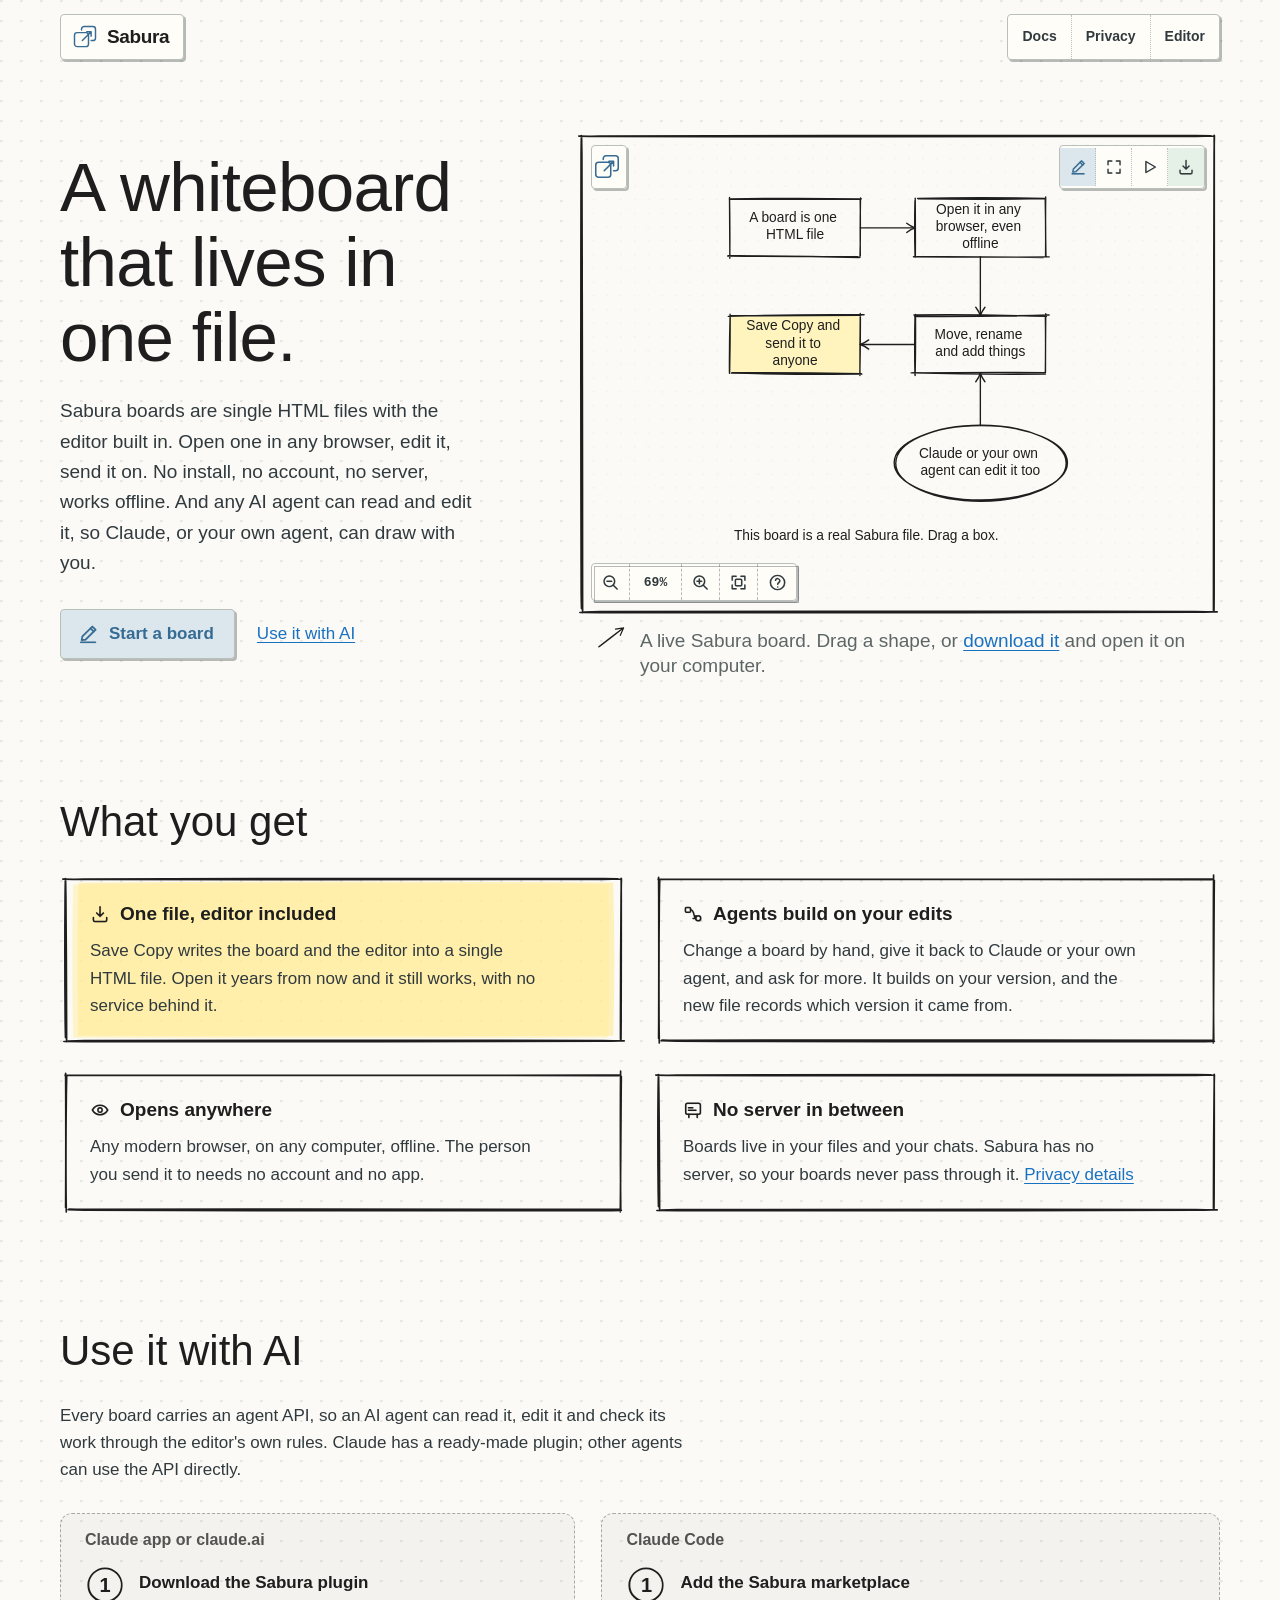
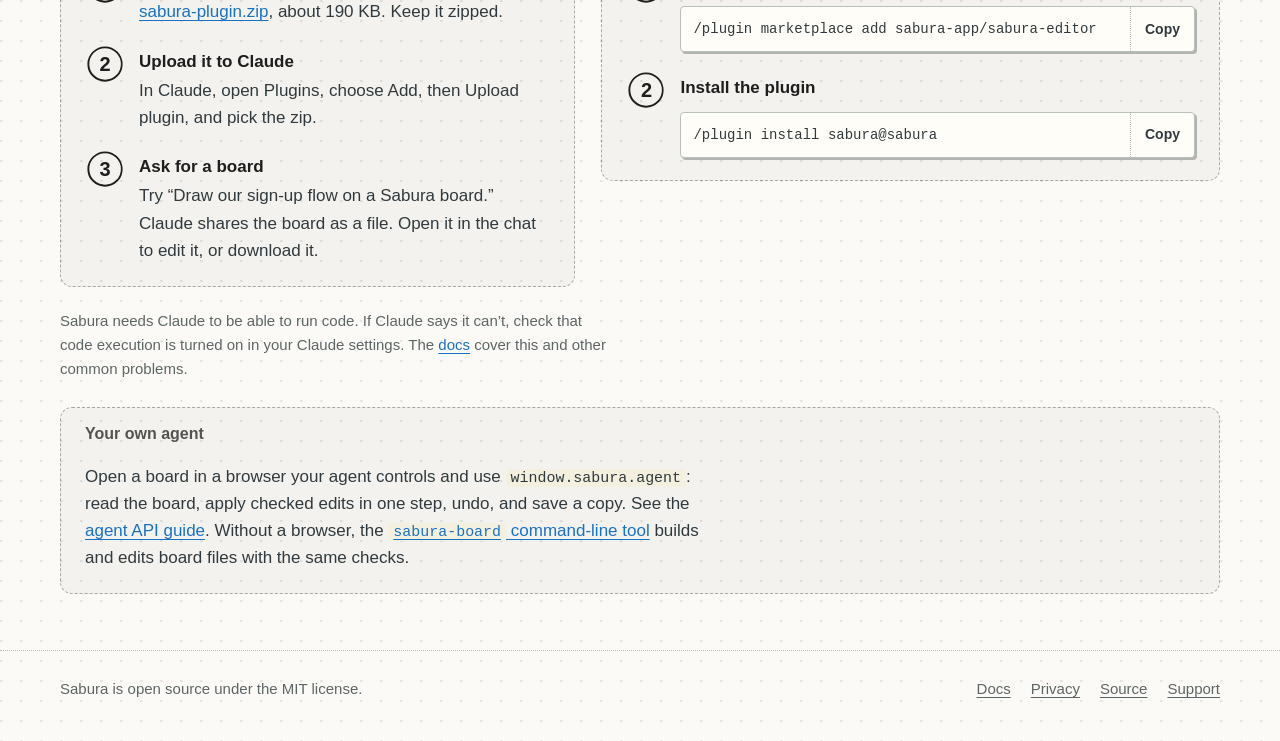
==== commit bcbaf4ec: "Restyle the site in the Sabura editor's visual language The page is a board: paper with the editor's" ====
--- a/index.html
+++ b/index.html
@@ -11,11 +11,13 @@
 <body>
   <header class="site-header">
     <div class="wrap">
-      <a class="brand" href="./" aria-label="Sabura home">
-        <svg viewBox="0 0 1024 1024" aria-hidden="true"><g transform="scale(32)" fill="none" stroke="currentColor" stroke-width="1.65" stroke-linecap="round" stroke-linejoin="round"><rect x="4" y="11" width="16" height="16" rx="3"/><path d="M12 8V7a3 3 0 0 1 3-3h10a3 3 0 0 1 3 3v10a3 3 0 0 1-3 3h-2"/><path d="m13 20 10-10m-5 0h5v5"/></g></svg>
-        Sabura
-      </a>
-      <nav class="site-nav" aria-label="Main">
+      <div class="rail">
+        <a class="brand" href="./" aria-label="Sabura home">
+          <svg viewBox="0 0 1024 1024" aria-hidden="true"><g transform="scale(32)" fill="none" stroke="currentColor" stroke-width="1.65" stroke-linecap="round" stroke-linejoin="round"><rect x="4" y="11" width="16" height="16" rx="3"/><path d="M12 8V7a3 3 0 0 1 3-3h10a3 3 0 0 1 3 3v10a3 3 0 0 1-3 3h-2"/><path d="m13 20 10-10m-5 0h5v5"/></g></svg>
+          Sabura
+        </a>
+      </div>
+      <nav class="rail" aria-label="Main">
         <a href="docs/">Docs</a>
         <a href="privacy/">Privacy</a>
         <a href="https://sabura-app.github.io/sabura-editor/">Editor</a>
@@ -29,12 +31,14 @@
         <h1 id="hero-title">A whiteboard that lives in one file.</h1>
         <p class="lede">Sabura boards are single HTML files with the editor built in. Open one in any browser, edit it, send it on. No install, no account, no server, works offline. And any AI agent can read and edit it, so Claude, or your own agent, can draw with you.</p>
         <div class="actions">
-          <a class="button" href="https://sabura-app.github.io/sabura-editor/">Start a board</a>
+          <a class="button" href="https://sabura-app.github.io/sabura-editor/"><svg class="icon" viewBox="0 0 24 24" aria-hidden="true" fill="none" stroke="currentColor" stroke-width="1.8" stroke-linecap="round" stroke-linejoin="round"><path d="m5 18.7.8-4.1L16.7 3.8l3.5 3.5L9.3 18.1 5 18.7Z"/><path d="m14.7 5.8 3.5 3.5M4 21h16"/><g opacity=".22" transform="translate(.55 .35)"><path d="m5 18.7.8-4.1L16.7 3.8l3.5 3.5L9.3 18.1 5 18.7Z"/><path d="m14.7 5.8 3.5 3.5M4 21h16"/></g></svg>Start a board</a>
           <a href="#ai">Use it with AI</a>
         </div>
       </div>
       <figure class="board-frame">
-        <iframe data-src="board/" title="A live Sabura board explaining how Sabura works"></iframe>
+        <div class="sketch">
+          <iframe data-src="board/" title="A live Sabura board explaining how Sabura works"></iframe>
+        </div>
         <figcaption>A live Sabura board. Drag a shape, or <a href="board/index.html" download="how-sabura-works.html">download it</a> and open it on your computer.</figcaption>
       </figure>
     </section>
@@ -43,20 +47,20 @@
       <div class="wrap">
         <h2 id="what-title">What you get</h2>
         <dl class="facts">
-          <div>
-            <dt>One file, editor included</dt>
+          <div class="sketch wash">
+            <dt><svg class="icon" viewBox="0 0 24 24" aria-hidden="true" fill="none" stroke="currentColor" stroke-width="1.8" stroke-linecap="round" stroke-linejoin="round"><path d="M12 3.2v11.3m-4-3.8 4 4.1 4-4.1"/><path d="M4 16.1v3.2c0 .9.8 1.7 1.8 1.7h12.4c1 0 1.8-.8 1.8-1.7v-3.2"/><g opacity=".22" transform="translate(.55 .35)"><path d="M12 3.2v11.3m-4-3.8 4 4.1 4-4.1"/><path d="M4 16.1v3.2c0 .9.8 1.7 1.8 1.7h12.4c1 0 1.8-.8 1.8-1.7v-3.2"/></g></svg>One file, editor included</dt>
             <dd>Save Copy writes the board and the editor into a single HTML file. Open it years from now and it still works, with no service behind it.</dd>
           </div>
-          <div>
-            <dt>Agents build on your edits</dt>
+          <div class="sketch alt">
+            <dt><svg class="icon" viewBox="0 0 24 24" aria-hidden="true" fill="none" stroke="currentColor" stroke-width="1.8" stroke-linecap="round" stroke-linejoin="round"><rect x="2.8" y="4.2" width="6.2" height="5.6" rx="1.2"/><circle cx="18.2" cy="17.2" r="3"/><path d="M9 7c5 0 3.7 10.2 6.2 10.2m.2-3.2-.2 3.2-3.1.2"/><g opacity=".22" transform="translate(.55 .35)"><rect x="2.8" y="4.2" width="6.2" height="5.6" rx="1.2"/><circle cx="18.2" cy="17.2" r="3"/><path d="M9 7c5 0 3.7 10.2 6.2 10.2m.2-3.2-.2 3.2-3.1.2"/></g></svg>Agents build on your edits</dt>
             <dd>Change a board by hand, give it back to Claude or your own agent, and ask for more. It builds on your version, and the new file records which version it came from.</dd>
           </div>
-          <div>
-            <dt>Opens anywhere</dt>
+          <div class="sketch alt">
+            <dt><svg class="icon" viewBox="0 0 24 24" aria-hidden="true" fill="none" stroke="currentColor" stroke-width="1.8" stroke-linecap="round" stroke-linejoin="round"><path d="M2.8 12c2.2-3.7 5.2-5.6 9.2-5.6s7 1.9 9.2 5.6c-2.2 3.7-5.2 5.6-9.2 5.6S5 15.7 2.8 12Z"/><ellipse cx="12" cy="12" rx="2.55" ry="2.7"/><g opacity=".22" transform="translate(.55 .35)"><path d="M2.8 12c2.2-3.7 5.2-5.6 9.2-5.6s7 1.9 9.2 5.6c-2.2 3.7-5.2 5.6-9.2 5.6S5 15.7 2.8 12Z"/><ellipse cx="12" cy="12" rx="2.55" ry="2.7"/></g></svg>Opens anywhere</dt>
             <dd>Any modern browser, on any computer, offline. The person you send it to needs no account and no app.</dd>
           </div>
-          <div>
-            <dt>No server in between</dt>
+          <div class="sketch">
+            <dt><svg class="icon" viewBox="0 0 24 24" aria-hidden="true" fill="none" stroke="currentColor" stroke-width="1.8" stroke-linecap="round" stroke-linejoin="round"><rect x="3.2" y="4" width="17.6" height="13.2" rx="2.1"/><path d="M7 21v-3.8M17 21v-3.8M6.5 9.2h5.2m-5.2 3.2h9"/><g opacity=".22" transform="translate(.55 .35)"><rect x="3.2" y="4" width="17.6" height="13.2" rx="2.1"/><path d="M7 21v-3.8M17 21v-3.8M6.5 9.2h5.2m-5.2 3.2h9"/></g></svg>No server in between</dt>
             <dd>Boards live in your files and your chats. Sabura has no server, so your boards never pass through it. <a href="privacy/">Privacy details</a></dd>
           </div>
         </dl>
@@ -67,43 +71,50 @@
       <div class="wrap">
         <h2 id="ai-title">Use it with AI</h2>
         <p class="section-intro">Every board carries an agent API, so an AI agent can read it, edit it and check its work through the editor's own rules. Claude has a ready-made plugin; other agents can use the API directly.</p>
-        <h3>Claude app or claude.ai</h3>
-        <ol class="steps">
-          <li>
-            <strong>Download the Sabura plugin</strong>
-            <a href="https://github.com/sabura-app/sabura-editor/releases/latest/download/sabura-plugin.zip">sabura-plugin.zip</a>, about 190 KB. Keep it zipped.
-          </li>
-          <li>
-            <strong>Upload it to Claude</strong>
-            In Claude, open Plugins, choose Add, then Upload plugin, and pick the zip.
-          </li>
-          <li>
-            <strong>Ask for a board</strong>
-            Try “Draw our sign-up flow on a Sabura board.” Claude shares the board as a file. Open it in the chat to edit it, or download it.
-          </li>
-        </ol>
-
-        <h3>Claude Code</h3>
-        <ol class="steps">
-          <li>
-            <strong>Add the Sabura marketplace</strong>
-            <div class="copy-field">
-              <input id="cmd-marketplace" type="text" value="/plugin marketplace add sabura-app/sabura-editor" readonly aria-label="Command to add the Sabura marketplace">
-              <button type="button" data-copy="cmd-marketplace">Copy</button>
-            </div>
-          </li>
-          <li>
-            <strong>Install the plugin</strong>
-            <div class="copy-field">
-              <input id="cmd-install" type="text" value="/plugin install sabura@sabura" readonly aria-label="Command to install the Sabura plugin">
-              <button type="button" data-copy="cmd-install">Copy</button>
-            </div>
-          </li>
-        </ol>
+        <div class="frames">
+          <section class="frame" aria-labelledby="claude-app-title">
+            <h3 id="claude-app-title">Claude app or claude.ai</h3>
+            <ol class="steps">
+              <li>
+                <strong>Download the Sabura plugin</strong>
+                <a href="https://github.com/sabura-app/sabura-editor/releases/latest/download/sabura-plugin.zip">sabura-plugin.zip</a>, about 190 KB. Keep it zipped.
+              </li>
+              <li>
+                <strong>Upload it to Claude</strong>
+                In Claude, open Plugins, choose Add, then Upload plugin, and pick the zip.
+              </li>
+              <li>
+                <strong>Ask for a board</strong>
+                Try “Draw our sign-up flow on a Sabura board.” Claude shares the board as a file. Open it in the chat to edit it, or download it.
+              </li>
+            </ol>
+          </section>
+          <section class="frame" aria-labelledby="claude-code-title">
+            <h3 id="claude-code-title">Claude Code</h3>
+            <ol class="steps">
+              <li>
+                <strong>Add the Sabura marketplace</strong>
+                <div class="copy-field rail">
+                  <input id="cmd-marketplace" type="text" value="/plugin marketplace add sabura-app/sabura-editor" readonly aria-label="Command to add the Sabura marketplace">
+                  <button type="button" data-copy="cmd-marketplace">Copy</button>
+                </div>
+              </li>
+              <li>
+                <strong>Install the plugin</strong>
+                <div class="copy-field rail">
+                  <input id="cmd-install" type="text" value="/plugin install sabura@sabura" readonly aria-label="Command to install the Sabura plugin">
+                  <button type="button" data-copy="cmd-install">Copy</button>
+                </div>
+              </li>
+            </ol>
+          </section>
+        </div>
         <p class="note">Sabura needs Claude to be able to run code. If Claude says it can’t, check that code execution is turned on in your Claude settings. The <a href="docs/">docs</a> cover this and other common problems.</p>
 
-        <h3>Your own agent</h3>
-        <p class="section-intro">Open a board in a browser your agent controls and use <code>window.sabura.agent</code>: read the board, apply checked edits in one step, undo, and save a copy. See the <a href="https://github.com/sabura-app/sabura-editor/blob/main/docs/agent-api.md">agent API guide</a>. Without a browser, the <a href="https://github.com/sabura-app/sabura-editor#use-with-claude"><code>sabura-board</code> command-line tool</a> builds and edits board files with the same checks.</p>
+        <section class="frame" aria-labelledby="own-agent-title">
+          <h3 id="own-agent-title">Your own agent</h3>
+          <p>Open a board in a browser your agent controls and use <code>window.sabura.agent</code>: read the board, apply checked edits in one step, undo, and save a copy. See the <a href="https://github.com/sabura-app/sabura-editor/blob/main/docs/agent-api.md">agent API guide</a>. Without a browser, the <a href="https://github.com/sabura-app/sabura-editor#use-with-claude"><code>sabura-board</code> command-line tool</a> builds and edits board files with the same checks.</p>
+        </section>
       </div>
     </section>
   </main>
--- a/assets/site.css
+++ b/assets/site.css
@@ -1,27 +1,62 @@
-/* Sabura site. System fonts only: the site loads nothing from third parties. */
+/* Sabura site, drawn in the editor's visual language: the page is a board
+   (paper with a dot grid, night board in dark mode), controls are the
+   editor's graphite rails, and board-like content gets the rough outlines
+   the editor draws. Rough outlines and washes in assets/sketch/ are made by
+   scripts/make-sketches.mjs from the editor's own sketch generator.
+   System fonts only: the site loads nothing from third parties. */
 :root {
-  --paper: #f4f7f9;
-  --ink: #172036;
-  --graphite: #5b6577;
-  --rule: #d3dbe3;
-  --highlighter: #ffe15c;
-  --surface: #ffffff;
-  --link: #1f4fbf;
-  --focus: #1f4fbf;
-  --font: -apple-system, BlinkMacSystemFont, "Segoe UI", Roboto, "Helvetica Neue", Arial, sans-serif;
-  --measure: 68ch;
+  /* Paper board and the editor's light chrome */
+  --paper: #fcfaf6;
+  --dot: rgba(0, 0, 0, 0.08);
+  --ink: #1e1e1e;
+  --text: #303a3e;
+  --muted: #5d6666;
+  --link: #1971c2;
+  --rail: #fffdf7;
+  --rail-border: #b9c0ba;
+  --rail-shadow: rgba(52, 59, 63, 0.34);
+  --hover: #f4f0df;
+  --active: #dce7ed;
+  --accent: #366b93;
+  --frame-line: rgba(30, 30, 30, 0.35);
+  --frame-fill: rgba(30, 30, 30, 0.035);
+
+  --sk-box: url("sketch/box-light.svg");
+  --sk-box-alt: url("sketch/box-alt-light.svg");
+  --sk-ring: url("sketch/ring-light.svg");
+  --sk-arrow: url("sketch/arrow-light.svg");
+  --sk-wash-yellow: url("sketch/wash-yellow-light.svg");
+
+  /* The editor's font stacks */
+  --font-sans: -apple-system, BlinkMacSystemFont, "Segoe UI", Roboto, Helvetica, Arial, sans-serif;
+  --font-hand: "Caveat", "Comic Sans MS", "Chalkboard SE", "Segoe Print", cursive, sans-serif;
+  --font-mono: "SF Mono", Menlo, Monaco, Consolas, "Liberation Mono", monospace;
+  --measure: 66ch;
   color-scheme: light;
 }
 @media (prefers-color-scheme: dark) {
   :root {
-    --paper: #121826;
-    --ink: #e8edf4;
-    --graphite: #a3aec0;
-    --rule: #2c3648;
-    --highlighter: #ffe15c;
-    --surface: #1a2233;
-    --link: #8fb1ff;
-    --focus: #8fb1ff;
+    /* Night board and the editor's dark chrome */
+    --paper: #18181b;
+    --dot: rgba(255, 255, 255, 0.075);
+    --ink: #f4f4f5;
+    --text: #edf0f0;
+    --muted: #b6bec5;
+    --link: #7aa2f7;
+    --rail: #2b2f33;
+    --rail-border: #687078;
+    --rail-shadow: rgba(237, 240, 240, 0.22);
+    --hover: #4a4540;
+    --active: #414b70;
+    --accent: #c1c8ff;
+    --frame-line: rgba(244, 244, 245, 0.35);
+    --frame-fill: rgba(244, 244, 245, 0.035);
+
+    --sk-box: url("sketch/box-dark.svg");
+    --sk-box-alt: url("sketch/box-alt-dark.svg");
+    --sk-ring: url("sketch/ring-dark.svg");
+    --sk-arrow: url("sketch/arrow-dark.svg");
+    --sk-wash-yellow: url("sketch/wash-yellow-dark.svg");
     color-scheme: dark;
   }
 }
@@ -30,121 +65,238 @@
 html { -webkit-text-size-adjust: 100%; }
 body {
   margin: 0;
-  background: var(--paper);
-  color: var(--ink);
-  font: 17px/1.55 var(--font);
+  color: var(--text);
+  font: 17px/1.6 var(--font-sans);
+  /* The editor's 20px dot grid */
+  background-color: var(--paper);
+  background-image: radial-gradient(circle at 1.4px 1.1px, var(--dot) 1.05px, transparent 1.5px);
+  background-size: 20px 20px;
 }
 a { color: var(--link); text-underline-offset: 0.18em; }
 a:hover { text-decoration-thickness: 2px; }
-:focus-visible { outline: 3px solid var(--focus); outline-offset: 3px; border-radius: 4px; }
+:focus-visible { outline: 2px solid var(--link); outline-offset: 3px; border-radius: 3px; }
 img, svg, iframe { max-width: 100%; }
-
-.wrap { width: min(1180px, 100% - 32px); margin-inline: auto; }
-
-/* Header */
-.site-header { border-bottom: 1px solid var(--rule); }
-.site-header .wrap { display: flex; align-items: center; justify-content: space-between; gap: 16px; padding-block: 14px; }
-.brand { display: flex; align-items: center; gap: 10px; color: var(--ink); text-decoration: none; font-weight: 650; font-size: 19px; letter-spacing: -0.01em; }
-.brand svg { width: 30px; height: 30px; color: var(--ink); }
-.site-nav { display: flex; gap: 20px; flex-wrap: wrap; }
-.site-nav a { color: var(--ink); text-decoration: none; font-size: 15px; }
-.site-nav a:hover, .site-nav a[aria-current="page"] { text-decoration: underline; }
-
-/* Hero: the copy beside a live board */
-.hero { display: grid; grid-template-columns: 5fr 7fr; gap: 48px; align-items: center; padding-block: 64px 56px; }
+.icon { width: 20px; height: 20px; flex: 0 0 auto; overflow: visible; }
+
+.wrap { width: min(1160px, 100% - 32px); margin-inline: auto; }
+
+/* Hand-drawn outline: a 9-slice of a rough rectangle drawn on a layer above
+   the content, so line weight stays the same at any size and focus rings
+   on the content are never clipped. */
+.sketch { position: relative; }
+.sketch::before {
+  content: "";
+  position: absolute;
+  inset: 0;
+  border: 24px solid transparent;
+  border-image: var(--sk-box) 24 stretch;
+  pointer-events: none;
+  z-index: 1;
+}
+.sketch.alt::before { border-image-source: var(--sk-box-alt); }
+
+/* Editor rails: the framed button groups of the editor's top bar */
+.rail {
+  display: inline-flex;
+  align-items: stretch;
+  background: var(--rail);
+  border: 1px solid var(--rail-border);
+  border-radius: 4px;
+  box-shadow: 2px 2px 0 var(--rail-shadow);
+}
+.rail > a,
+.rail > button {
+  display: inline-flex;
+  align-items: center;
+  gap: 8px;
+  min-height: 44px;
+  padding: 0 14px;
+  border: 0;
+  border-right: 1px dotted var(--rail-border);
+  background: transparent;
+  color: var(--text);
+  font: 600 14px/1.1 var(--font-sans);
+  text-decoration: none;
+  cursor: pointer;
+}
+.rail > :last-child { border-right: 0; }
+.rail > a:hover,
+.rail > button:hover { background: var(--hover); }
+.rail > a[aria-current="page"] { background: var(--active); color: var(--accent); }
+.rail > a:focus-visible,
+.rail > button:focus-visible { outline: 2px solid var(--link); outline-offset: -3px; border-radius: 0; }
+
+/* Header: two rails, as the editor places its brand and actions */
+.site-header .wrap { display: flex; align-items: center; justify-content: space-between; gap: 10px; padding-block: 14px; flex-wrap: wrap; }
+.brand { font-size: 19px; letter-spacing: -0.02em; color: var(--ink); }
+.rail > a.brand { font-size: 19px; color: var(--ink); padding-left: 10px; }
+.brand svg { width: 28px; height: 28px; color: var(--accent); }
+
+/* Hero: the headline written on the board, beside a live board */
+.hero { display: grid; grid-template-columns: minmax(0, 5fr) minmax(0, 7fr); gap: 56px; align-items: center; padding-block: 56px 64px; }
 .hero h1 {
-  margin: 0 0 20px;
-  font-size: clamp(40px, 5.4vw, 68px);
-  line-height: 1.02;
-  letter-spacing: -0.035em;
-  font-weight: 750;
-  max-width: 12ch;
-}
-.hero p.lede { margin: 0 0 28px; font-size: 19px; color: var(--graphite); max-width: 40ch; }
-.actions { display: flex; flex-wrap: wrap; gap: 12px 20px; align-items: center; }
+  margin: 0 0 22px;
+  font-family: var(--font-hand);
+  font-size: clamp(44px, 5.4vw, 70px);
+  line-height: 1.08;
+  font-weight: 400;
+  letter-spacing: -0.01em;
+  color: var(--ink);
+}
+.hero .lede { margin: 0 0 30px; font-size: 19px; max-width: 40ch; }
+.actions { display: flex; flex-wrap: wrap; gap: 14px 22px; align-items: center; }
+
+/* The main action: the editor's primary rail button */
 .button {
-  display: inline-block;
-  padding: 12px 20px;
-  border-radius: 10px;
-  font-weight: 650;
+  display: inline-flex;
+  align-items: center;
+  gap: 10px;
+  min-height: 50px;
+  padding: 0 20px 0 16px;
+  background: var(--active);
+  color: var(--accent);
+  border: 1px solid var(--rail-border);
+  border-radius: 4px;
+  box-shadow: 2px 2px 0 var(--rail-shadow);
+  font: 600 17px/1 var(--font-sans);
   text-decoration: none;
-  color: #172036;
-  background: var(--highlighter);
-  border: 2px solid #172036;
-  box-shadow: 3px 3px 0 #172036;
-}
-.button:hover { transform: translate(-1px, -1px); box-shadow: 4px 4px 0 #172036; }
-.button:active { transform: translate(2px, 2px); box-shadow: 1px 1px 0 #172036; }
+}
+.button:hover { box-shadow: 3px 3px 0 var(--rail-shadow); text-decoration: none; }
+.button:active { transform: translate(1px, 1px); box-shadow: 1px 1px 0 var(--rail-shadow); }
+.button .icon { width: 22px; height: 22px; }
 
 .board-frame { margin: 0; }
+.board-frame .sketch { padding: 9px; }
 .board-frame iframe {
   display: block;
   width: 100%;
   aspect-ratio: 4 / 3;
-  border: 2px solid var(--ink);
-  border-radius: 14px;
-  background: #fbfbf8;
-}
-.board-frame figcaption { margin-top: 10px; font-size: 14px; color: var(--graphite); }
+  border: 0;
+  background: #fcfaf6;
+}
+/* The caption is an annotation written on the board under the frame */
+.board-frame figcaption {
+  position: relative;
+  margin: 10px 0 0 18px;
+  padding-left: 46px;
+  font: 19px/1.35 var(--font-hand);
+  color: var(--muted);
+}
+.board-frame figcaption::before {
+  content: "";
+  position: absolute;
+  left: 0;
+  top: -6px;
+  width: 34px;
+  height: 31px;
+  background: var(--sk-arrow) center / contain no-repeat;
+}
 
 /* Sections */
-.section { padding-block: 56px; border-top: 1px solid var(--rule); }
-.section h2 { margin: 0 0 24px; font-size: clamp(26px, 3vw, 34px); letter-spacing: -0.02em; line-height: 1.15; font-weight: 700; }
-.facts { display: grid; grid-template-columns: repeat(2, minmax(0, 1fr)); gap: 28px 48px; margin: 0; max-width: 980px; }
-.facts dt { font-weight: 700; font-size: 19px; margin-bottom: 6px; }
-.facts dd { margin: 0; color: var(--graphite); max-width: 46ch; }
-
-.steps { margin: 0; padding: 0; list-style: none; counter-reset: step; max-width: var(--measure); }
-.steps li { counter-increment: step; position: relative; padding-left: 52px; margin-bottom: 26px; }
+.section { padding-block: 56px; }
+.section h2,
+.page h1,
+.page h2 {
+  font-family: var(--font-hand);
+  font-weight: 400;
+  color: var(--ink);
+}
+.section h2 { margin: 0 0 28px; font-size: clamp(32px, 4vw, 42px); line-height: 1.1; }
+
+/* What you get: four shapes on the board */
+.facts { display: grid; grid-template-columns: repeat(2, minmax(0, 1fr)); gap: 22px 26px; margin: 0; }
+.facts > div { padding: 26px 30px 28px; }
+.facts > div.wash { background: var(--sk-wash-yellow) center / calc(100% - 10px) calc(100% - 10px) no-repeat; }
+.facts dt { display: flex; align-items: center; gap: 10px; font-weight: 700; font-size: 19px; color: var(--ink); margin-bottom: 8px; }
+.facts dd { margin: 0; max-width: 48ch; }
+
+/* Use it with AI: labelled frames, as Sabura draws grouped shapes */
+.section-intro { max-width: var(--measure); margin: 0 0 30px; }
+.frames { display: grid; grid-template-columns: minmax(0, 5fr) minmax(0, 6fr); gap: 22px 26px; align-items: start; }
+.frame {
+  margin: 0;
+  padding: 16px 24px 22px;
+  border: 1.5px dashed var(--frame-line);
+  border-radius: 12px;
+  background: var(--frame-fill);
+}
+.frame.wide { grid-column: 1 / -1; }
+.frame h3,
+.frame-label { margin: 0 0 18px; font: 700 16px/1.3 var(--font-sans); color: var(--ink); opacity: 0.75; }
+.frame > p { margin: 0; max-width: var(--measure); }
+.note { color: var(--muted); font-size: 15px; max-width: var(--measure); margin: 22px 0 26px; }
+
+.steps { margin: 0; padding: 0; list-style: none; counter-reset: step; }
+.steps li { counter-increment: step; position: relative; padding-left: 54px; margin-bottom: 22px; min-height: 40px; }
+.steps li:last-child { margin-bottom: 0; }
 .steps li::before {
   content: counter(step);
-  position: absolute; left: 0; top: -2px;
-  width: 34px; height: 34px; border-radius: 50%;
-  border: 2px solid var(--ink);
+  position: absolute; left: 0; top: -4px;
+  width: 40px; height: 40px;
   display: grid; place-items: center;
-  font-weight: 700;
-}
-.steps strong { display: block; font-size: 18px; margin-bottom: 4px; }
-
-.copy-field { display: flex; gap: 8px; margin-top: 10px; max-width: 520px; }
+  background: var(--sk-ring) center / contain no-repeat;
+  font: 700 20px/1 var(--font-hand);
+  color: var(--ink);
+}
+.steps strong { display: block; font-size: 17px; color: var(--ink); margin-bottom: 2px; }
+
+/* A command with its Copy button, framed as one editor rail */
+.copy-field { display: flex; margin-top: 10px; max-width: 100%; }
 .copy-field input {
-  flex: 1; min-width: 0; padding: 10px 12px; border-radius: 8px;
-  border: 1px solid var(--rule); background: var(--surface); color: var(--ink); font: 15px var(--font);
-}
-.copy-field button {
-  padding: 10px 14px; border-radius: 8px; border: 2px solid var(--ink);
-  background: var(--surface); color: var(--ink); font: 600 15px var(--font); cursor: pointer;
-}
-.section h3 { margin: 32px 0 16px; font-size: 20px; }
-.section h3:first-of-type { margin-top: 0; }
-.note { color: var(--graphite); font-size: 15px; }
-.section-intro { max-width: var(--measure); margin: 0 0 24px; color: var(--graphite); }
-.section-intro code { font-size: 0.92em; }
+  flex: 1;
+  min-width: 0;
+  padding: 0 12px;
+  border: 0;
+  border-right: 1px dotted var(--rail-border);
+  background: transparent;
+  color: var(--text);
+  font: 14px var(--font-mono);
+}
+.copy-field input:focus-visible { outline: 2px solid var(--link); outline-offset: -3px; border-radius: 0; }
+
+code { font: 0.88em var(--font-mono); background: var(--hover); border-radius: 3px; padding: 1px 5px; }
+kbd {
+  font: 600 0.85em var(--font-sans);
+  padding: 1px 6px;
+  background: var(--rail);
+  border: 1px solid var(--rail-border);
+  border-radius: 3px;
+  box-shadow: 1px 1px 0 var(--rail-shadow);
+}
 
 /* Reading pages (docs, privacy) */
-.page { padding-block: 48px 72px; }
+.page { padding-block: 40px 72px; }
 .page article { max-width: var(--measure); }
-.page h1 { font-size: clamp(34px, 4.5vw, 48px); letter-spacing: -0.03em; line-height: 1.08; margin: 0 0 12px; }
-.page h2 { font-size: 24px; letter-spacing: -0.015em; margin: 44px 0 10px; }
-.page h3 { font-size: 18px; margin: 28px 0 6px; }
-.page .meta { color: var(--graphite); margin: 0 0 28px; }
-.page code { font-size: 0.92em; background: var(--surface); border: 1px solid var(--rule); border-radius: 5px; padding: 1px 5px; }
+.page h1 { font-size: clamp(42px, 5vw, 56px); line-height: 1.05; margin: 0 0 8px; }
+.page h2 { font-size: 32px; line-height: 1.15; margin: 48px 0 10px; }
+.page h3 { font-size: 18px; color: var(--ink); margin: 28px 0 6px; }
+.page .meta { color: var(--muted); margin: 0 0 28px; }
 .page table { border-collapse: collapse; width: 100%; font-size: 15px; margin: 12px 0; }
-.page th, .page td { text-align: left; vertical-align: top; padding: 8px 10px; border-bottom: 1px solid var(--rule); }
-.page th { font-weight: 650; }
-.toc { border-left: 3px solid var(--highlighter); padding-left: 16px; margin: 24px 0 8px; }
-.toc a { display: block; padding: 2px 0; }
+.page th, .page td { text-align: left; vertical-align: top; padding: 8px 10px; border-bottom: 1px dotted var(--rail-border); }
+.page th { font-weight: 650; color: var(--ink); }
+.page .toc { padding: 14px 22px 16px; margin: 24px 0 8px; }
+.page .toc .frame-label { margin-bottom: 6px; }
+.toc a { display: block; padding: 3px 0; }
 
 /* Footer */
-.site-footer { border-top: 1px solid var(--rule); padding-block: 28px 40px; color: var(--graphite); font-size: 15px; }
+.site-footer { border-top: 1px dotted var(--rail-border); padding-block: 26px 40px; color: var(--muted); font-size: 15px; }
 .site-footer .wrap { display: flex; flex-wrap: wrap; gap: 12px 28px; justify-content: space-between; }
 .site-footer nav { display: flex; gap: 20px; flex-wrap: wrap; }
-.site-footer a { color: var(--graphite); }
-
-@media (max-width: 860px) {
-  .hero { grid-template-columns: 1fr; gap: 32px; padding-block: 40px; }
-  .facts { grid-template-columns: 1fr; }
+.site-footer a { color: var(--muted); }
+
+@media (max-width: 880px) {
+  .hero { grid-template-columns: minmax(0, 1fr); gap: 36px; padding-block: 32px 40px; }
+  .facts, .frames { grid-template-columns: minmax(0, 1fr); }
+  /* A taller board on narrow screens, so the editor's bars leave room to read it */
+  .board-frame iframe { aspect-ratio: 4 / 5; max-height: 80vh; }
+  .section { padding-block: 40px; }
+}
+@media (max-width: 420px) {
+  .rail > a, .rail > button { padding: 0 10px; }
+  .rail > a.brand { padding-left: 8px; }
+  .facts > div { padding: 22px 22px 24px; }
+  .frame { padding: 14px 16px 18px; }
 }
 @media (prefers-reduced-motion: reduce) {
-  .button, .button:hover, .button:active { transform: none; }
-}
+  .button:active { transform: none; }
+}
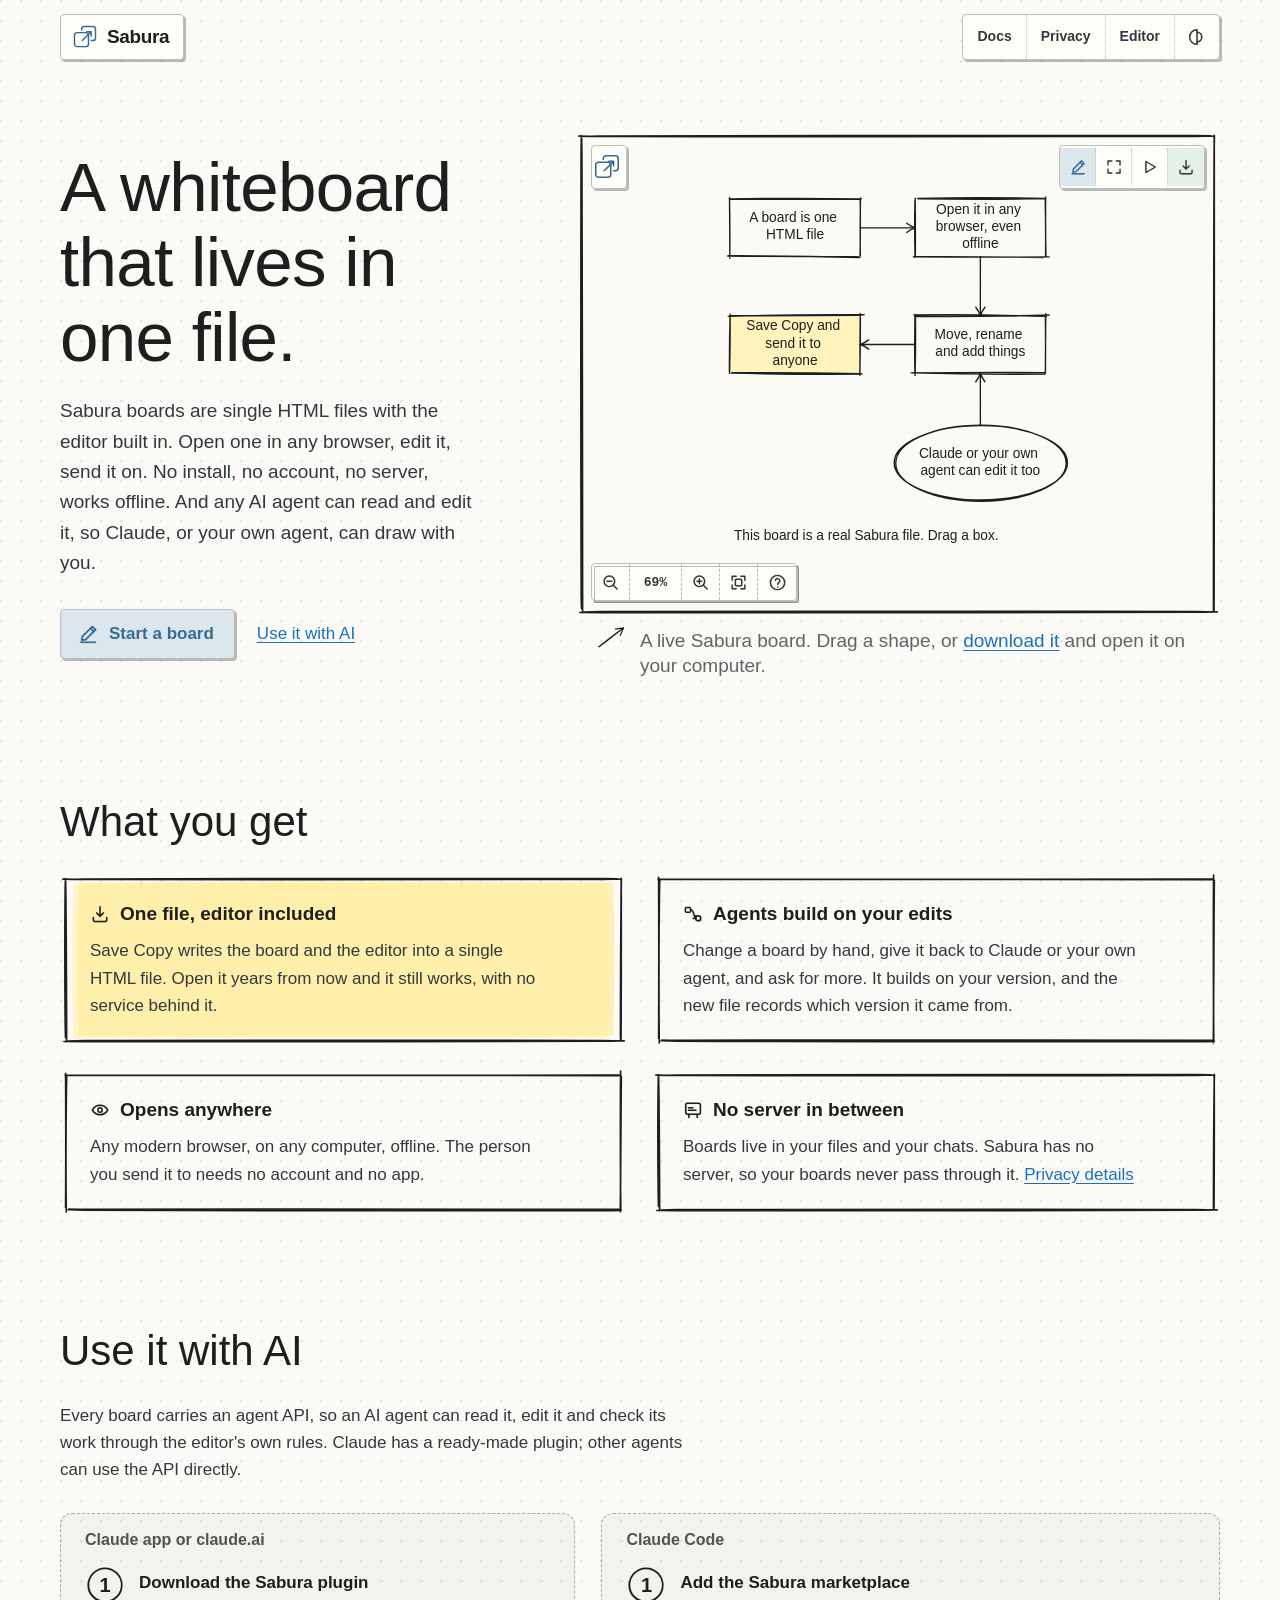
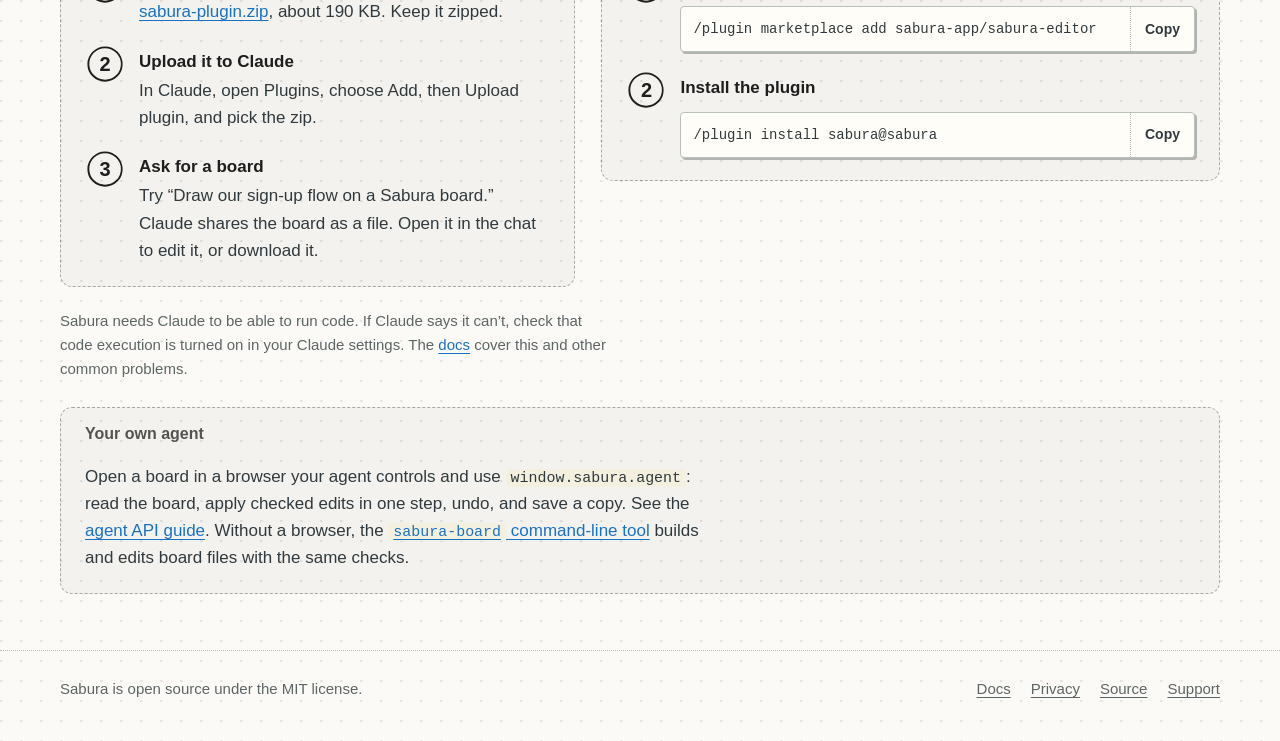
==== commit fc89ec8f: "Add a light/dark switch to the site header The page follows the system theme until the visitor picks" ====
--- a/index.html
+++ b/index.html
@@ -7,6 +7,7 @@
   <meta name="description" content="Sabura boards are single HTML files with the editor built in. Open one in any browser, edit it, send it on. No install, no account, no server, works offline, and any AI agent can read and edit it.">
   <link rel="icon" href="assets/favicon.svg" type="image/svg+xml">
   <link rel="stylesheet" href="assets/site.css">
+  <script src="assets/theme.js"></script>
 </head>
 <body>
   <header class="site-header">
@@ -21,6 +22,7 @@
         <a href="docs/">Docs</a>
         <a href="privacy/">Privacy</a>
         <a href="https://sabura-app.github.io/sabura-editor/">Editor</a>
+        <button type="button" class="theme-toggle" data-theme-toggle aria-label="Switch theme"><svg class="icon" viewBox="0 0 24 24" aria-hidden="true" fill="none" stroke="currentColor" stroke-width="1.8" stroke-linecap="round" stroke-linejoin="round"><path d="M12 3.2a8.8 8.8 0 1 0 0 17.6V3.2Z"/><path d="M12 6.3a5.7 5.7 0 0 1 0 11.4"/><g opacity=".22" transform="translate(.55 .35)"><path d="M12 3.2a8.8 8.8 0 1 0 0 17.6V3.2Z"/><path d="M12 6.3a5.7 5.7 0 0 1 0 11.4"/></g></svg></button>
       </nav>
     </div>
   </header>
--- a/assets/site.css
+++ b/assets/site.css
@@ -34,9 +34,33 @@
   --measure: 66ch;
   color-scheme: light;
 }
+/* Dark: the night board and the editor's dark chrome. Follows the system
+   unless the visitor picked a theme (data-theme, set by assets/theme.js). */
+:root[data-theme="dark"] {
+  --paper: #18181b;
+  --dot: rgba(255, 255, 255, 0.075);
+  --ink: #f4f4f5;
+  --text: #edf0f0;
+  --muted: #b6bec5;
+  --link: #7aa2f7;
+  --rail: #2b2f33;
+  --rail-border: #687078;
+  --rail-shadow: rgba(237, 240, 240, 0.22);
+  --hover: #4a4540;
+  --active: #414b70;
+  --accent: #c1c8ff;
+  --frame-line: rgba(244, 244, 245, 0.35);
+  --frame-fill: rgba(244, 244, 245, 0.035);
+
+  --sk-box: url("sketch/box-dark.svg");
+  --sk-box-alt: url("sketch/box-alt-dark.svg");
+  --sk-ring: url("sketch/ring-dark.svg");
+  --sk-arrow: url("sketch/arrow-dark.svg");
+  --sk-wash-yellow: url("sketch/wash-yellow-dark.svg");
+  color-scheme: dark;
+}
 @media (prefers-color-scheme: dark) {
-  :root {
-    /* Night board and the editor's dark chrome */
+  :root:not([data-theme="light"]) {
     --paper: #18181b;
     --dot: rgba(255, 255, 255, 0.075);
     --ink: #f4f4f5;
@@ -123,6 +147,7 @@
 .rail > a:hover,
 .rail > button:hover { background: var(--hover); }
 .rail > a[aria-current="page"] { background: var(--active); color: var(--accent); }
+.rail > button.theme-toggle { padding: 0 12px; }
 .rail > a:focus-visible,
 .rail > button:focus-visible { outline: 2px solid var(--link); outline-offset: -3px; border-radius: 0; }
 
@@ -292,8 +317,11 @@
   .section { padding-block: 40px; }
 }
 @media (max-width: 420px) {
-  .rail > a, .rail > button { padding: 0 10px; }
-  .rail > a.brand { padding-left: 8px; }
+  .site-header .wrap { gap: 6px; }
+  .rail > a, .rail > button { padding: 0 8px; font-size: 13px; }
+  .rail > button.theme-toggle { padding: 0 8px; }
+  .rail > a.brand { padding-left: 7px; font-size: 17px; gap: 7px; }
+  .brand svg { width: 24px; height: 24px; }
   .facts > div { padding: 22px 22px 24px; }
   .frame { padding: 14px 16px 18px; }
 }
